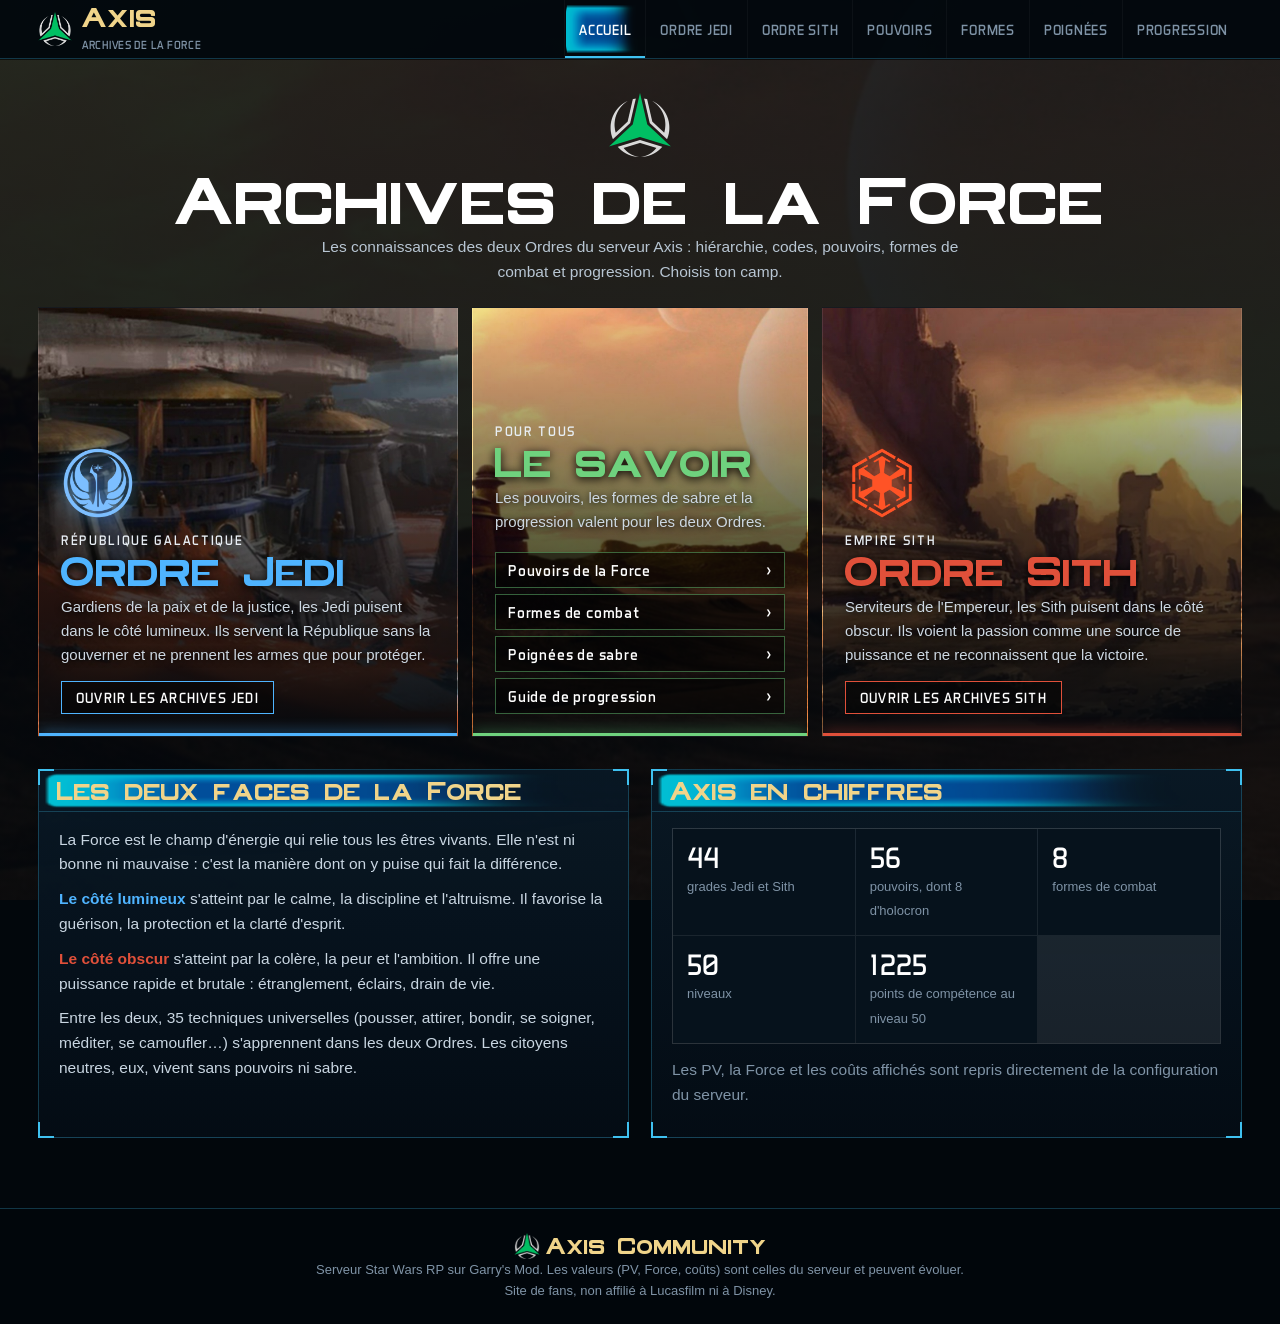
==== index.html @ 726162a6 "Add files via upload" ====
<!doctype html>
<html lang="fr">
<head>
<meta charset="utf-8">
<meta name="viewport" content="width=device-width, initial-scale=1">
<title>Accueil · Archives de la Force · Axis</title>
<meta name="description" content="Les connaissances Jedi et Sith du serveur Star Wars RP Axis Community : hiérarchie, codes, pouvoirs, formes de combat et progression.">
<meta name="theme-color" content="#02070c">
<link rel="icon" href="assets/img/voix_neutre.png">
<link rel="stylesheet" href="assets/style.css">
</head>
<body class="bg-neu">
<header class="topbar"><div class="in">
<a class="brand" href="index.html"><img src="assets/img/voix_neutre.png" alt=""><div><b>Axis</b><small>ARCHIVES DE LA FORCE</small></div></a>
<button class="burger" aria-expanded="false" aria-controls="tabs">Menu</button>
<nav class="tabs" id="tabs" aria-label="Navigation"><a href="index.html" class=" on" aria-current="page">Accueil</a><a href="ordre-jedi.html" class="j">Ordre Jedi</a><a href="ordre-sith.html" class="s">Ordre Sith</a><a href="pouvoirs.html" class="">Pouvoirs</a><a href="formes.html" class="">Formes</a><a href="poignees.html" class="">Poignées</a><a href="progression.html" class="">Progression</a></nav>
</div></header>

<div class="choose">
  <div class="choose-head"><img src="assets/img/voix_neutre.png" alt=""><h1>Archives de la Force</h1>
  <p>Les connaissances des deux Ordres du serveur Axis : hiérarchie, codes, pouvoirs, formes de combat et progression. Choisis ton camp.</p></div>
  <div class="factions">
    <a class="fac j i-rep" href="ordre-jedi.html"><span class="bar"></span>
      <img class="e" src="assets/img/embleme_republique.png" alt="">
      <div class="who">République Galactique</div><h2>Ordre Jedi</h2>
      <p>Gardiens de la paix et de la justice, les Jedi puisent dans le côté lumineux. Ils servent la République sans la gouverner et ne prennent les armes que pour protéger.</p>
      <span class="go">Ouvrir les archives Jedi</span></a>
    <div class="fac n i-neu"><span class="bar"></span>
      <div class="who">Pour tous</div><h2>Le savoir</h2>
      <p>Les pouvoirs, les formes de sabre et la progression valent pour les deux Ordres.</p>
      <ul class="links"><li><a href="pouvoirs.html">Pouvoirs de la Force <span>›</span></a></li><li><a href="formes.html">Formes de combat <span>›</span></a></li><li><a href="poignees.html">Poignées de sabre <span>›</span></a></li><li><a href="progression.html">Guide de progression <span>›</span></a></li></ul></div>
    <a class="fac s i-emp" href="ordre-sith.html"><span class="bar"></span>
      <img class="e" src="assets/img/embleme_empire.png" alt="">
      <div class="who">Empire Sith</div><h2>Ordre Sith</h2>
      <p>Serviteurs de l'Empereur, les Sith puisent dans le côté obscur. Ils voient la passion comme une source de puissance et ne reconnaissent que la victoire.</p>
      <span class="go">Ouvrir les archives Sith</span></a>
  </div>
</div>
<div class="home-grid">
<section class="holo"><div class="holo-t"><h2>Les deux faces de la Force</h2></div><div class="holo-b"><p>La Force est le champ d'énergie qui relie tous les êtres vivants. Elle n'est ni bonne ni mauvaise : c'est la manière dont on y puise qui fait la différence.</p>
<p><b style="color:var(--jedi)">Le côté lumineux</b> s'atteint par le calme, la discipline et l'altruisme. Il favorise la guérison, la protection et la clarté d'esprit.</p>
<p><b style="color:var(--sith)">Le côté obscur</b> s'atteint par la colère, la peur et l'ambition. Il offre une puissance rapide et brutale : étranglement, éclairs, drain de vie.</p>
<p>Entre les deux, 35 techniques universelles (pousser, attirer, bondir, se soigner, méditer, se camoufler…) s'apprennent dans les deux Ordres. Les citoyens neutres, eux, vivent sans pouvoirs ni sabre.</p></div></section>
<section class="holo"><div class="holo-t"><h2>Axis en chiffres</h2></div><div class="holo-b"><div class="facts">
<div><b>44</b><span>grades Jedi et Sith</span></div>
<div><b>56</b><span>pouvoirs, dont 8 d'holocron</span></div>
<div><b>8</b><span>formes de combat</span></div>
<div><b>50</b><span>niveaux</span></div>
<div><b>1 225</b><span>points de compétence au niveau 50</span></div>
</div>
<p class="dim" style="margin-top:14px">Les PV, la Force et les coûts affichés sont repris directement de la configuration du serveur.</p></div></section>
</div>

<footer class="foot"><img src="assets/img/voix_neutre.png" alt=""><b>Axis Community</b><br>Serveur Star Wars RP sur Garry's Mod. Les valeurs (PV, Force, coûts) sont celles du serveur et peuvent évoluer.<br>Site de fans, non affilié à Lucasfilm ni à Disney.</footer>
<script src="assets/site.js"></script>
</body>
</html>
---- assets/style.css ----
/* Archives de la Force - Axis Community
   Habillage repris de l'interface du serveur : panneaux holo du F4 / HUD star_wars,
   polices Old Republic et Aero Matics, fonds VoidChar. */

@font-face { font-family: "Old Republic"; src: url("fonts/Old_R.ttf") format("truetype"); font-display: swap; }
@font-face { font-family: "Aero Matics"; src: url("fonts/Aero_Matics_Regular.ttf") format("truetype"); font-display: swap; }

:root {
  --holo: #3fc1f0;            /* cyan des cadres du F4 */
  --holo-dim: rgba(63, 193, 240, .26);
  --holo-faint: rgba(63, 193, 240, .10);
  --gold: #d9b45a;
  --gold-lt: #f0d48a;
  --txt: #c9d6e2;
  --txt-dim: #7f93a6;
  --panel: rgba(4, 13, 21, .9);
  --panel-2: rgba(9, 25, 38, .92);
  --jedi: #4fb4ff;
  --sith: #e0503a;
  --neutre: #6fd27e;
  --hp: #c8392f;
  --fp: #2f8fe0;
  --c: var(--holo);           /* couleur des coins de cadre, change selon la faction */
  --title: "Old Republic", "Times New Roman", serif;
  --ui: "Aero Matics", "Segoe UI", "Arial Narrow", sans-serif;
  --body: "Segoe UI", Roboto, "Helvetica Neue", Arial, sans-serif;
}
body.f-jedi { --c: var(--jedi); --holo-dim: rgba(79, 180, 255, .28); --holo-faint: rgba(79, 180, 255, .10); }
body.f-sith { --c: var(--sith); --holo-dim: rgba(224, 80, 58, .32); --holo-faint: rgba(224, 80, 58, .10); }

* { box-sizing: border-box; }
html { scroll-behavior: smooth; }
body {
  margin: 0;
  color: var(--txt);
  font: 15.5px/1.6 var(--body);
  background: #02070c;
  min-height: 100vh;
  overflow-x: hidden;
}
/* fond de page : l'illustration de la faction, très assombrie */
body::before {
  content: ""; position: fixed; inset: 0; z-index: -1;
  background:
    linear-gradient(rgba(2, 7, 12, .86), rgba(2, 7, 12, .93)),
    url("img/fond_defaut.jpg") center / cover no-repeat;
}
a { color: var(--c); text-decoration: none; }
a:hover { text-decoration: underline; }
img { max-width: 100%; }
h1, h2, h3, h4 { margin: 0; font-weight: normal; }

/* ---------- barre du haut ---------- */
.topbar {
  position: sticky; top: 0; z-index: 40;
  background: rgba(2, 8, 13, .94);
  border-bottom: 1px solid var(--holo-dim);
  box-shadow: 0 1px 0 rgba(0, 0, 0, .6);
}
.topbar .in { max-width: 1240px; margin: 0 auto; padding: 0 18px; height: 58px; display: flex; align-items: center; gap: 20px; }
.brand { display: flex; align-items: center; gap: 10px; color: var(--txt); white-space: nowrap; }
.brand:hover { text-decoration: none; }
.brand img { width: 34px; height: 34px; }
.brand b { font: 21px/1 var(--title); color: var(--gold-lt); letter-spacing: .02em; }
.brand small { display: block; font: 12px/1.2 var(--ui); color: var(--txt-dim); letter-spacing: .06em; margin-top: 3px; }
.tabs { display: flex; margin-left: auto; height: 100%; }
.tabs a {
  display: flex; align-items: center; padding: 0 14px; height: 100%;
  font: 15px var(--ui); letter-spacing: .05em; text-transform: uppercase; color: var(--txt-dim);
  border-left: 1px solid rgba(255, 255, 255, .04);
}
.tabs a:hover { color: #fff; text-decoration: none; background: url("img/f4_selection.png") center / 100% 100%; }
.tabs a.on { color: #fff; background: url("img/f4_selection.png") center / 100% 100%; box-shadow: inset 0 -2px 0 var(--holo); }
.tabs a.on.j { box-shadow: inset 0 -2px 0 var(--jedi); }
.tabs a.on.s { box-shadow: inset 0 -2px 0 var(--sith); }
.burger { display: none; margin-left: auto; font: 15px var(--ui); letter-spacing: .08em; text-transform: uppercase; color: var(--txt); background: none; border: 1px solid var(--holo-dim); padding: 6px 12px; cursor: pointer; }
@media (max-width: 960px) {
  .burger { display: block; }
  .tabs { display: none; position: absolute; top: 58px; left: 0; right: 0; height: auto; flex-direction: column; background: #030a10; border-bottom: 1px solid var(--holo-dim); }
  .tabs.open { display: flex; }
  .tabs a { padding: 14px 20px; border-left: 0; border-top: 1px solid rgba(255, 255, 255, .04); }
}
@media (max-width: 420px) { .brand small { display: none; } .brand b { font-size: 18px; } }

/* ---------- bandeau illustré ---------- */
.banner {
  position: relative;
  min-height: 320px;
  display: flex; align-items: flex-end;
  background: #02070c center 35% / cover no-repeat;
  border-bottom: 1px solid var(--holo-dim);
}
.banner::after { content: ""; position: absolute; inset: 0; background: linear-gradient(180deg, rgba(2, 7, 12, .15) 0%, rgba(2, 7, 12, .55) 55%, rgba(2, 7, 12, .97) 100%); }
.banner .in { position: relative; z-index: 1; max-width: 1240px; width: 100%; margin: 0 auto; padding: 60px 18px 30px; display: flex; align-items: flex-end; gap: 22px; }
.banner .emb { width: 108px; height: 108px; flex: none; opacity: .95; }
body.f-jedi .banner .emb { filter: drop-shadow(0 0 14px rgba(79, 180, 255, .7)) brightness(0) invert(73%) sepia(55%) saturate(1500%) hue-rotate(180deg); }
body.f-sith .banner .emb { filter: drop-shadow(0 0 14px rgba(224, 80, 58, .7)) brightness(0) invert(40%) sepia(80%) saturate(2400%) hue-rotate(345deg); }
.banner h1 { font: 52px/1 var(--title); color: #fff; text-shadow: 0 2px 18px rgba(0, 0, 0, .9); }
.banner p { margin: 10px 0 0; max-width: 680px; color: #dbe5ee; font-size: 16.5px; text-shadow: 0 1px 8px rgba(0, 0, 0, .95); }
.banner .camp { font: 15px var(--ui); letter-spacing: .14em; text-transform: uppercase; color: var(--c); margin-bottom: 6px; text-shadow: 0 1px 6px #000; }
@media (max-width: 640px) {
  .banner { min-height: 260px; }
  .banner .in { flex-direction: column; align-items: flex-start; gap: 12px; padding-top: 40px; }
  .banner .emb { width: 70px; height: 70px; }
  .banner h1 { font-size: 30px; overflow-wrap: anywhere; }
  .banner .in > div { min-width: 0; max-width: 100%; }
}

/* ---------- mise en page « codex » ---------- */
.codex { max-width: 1240px; margin: 0 auto; padding: 26px 18px 70px; display: grid; grid-template-columns: 230px minmax(0, 1fr); gap: 22px; align-items: start; }
.codex-index { position: sticky; top: 78px; }
.codex-index ul { list-style: none; margin: 0; padding: 6px 0; }
.codex-index a { display: block; padding: 7px 16px; font: 15px var(--ui); letter-spacing: .04em; color: var(--txt-dim); border-left: 2px solid transparent; }
.codex-index a:hover { color: #fff; text-decoration: none; border-left-color: var(--c); background: var(--holo-faint); }
.codex-body { display: grid; grid-template-columns: minmax(0, 1fr); gap: 22px; min-width: 0; }
.codex-body > section { scroll-margin-top: 76px; }
@media (max-width: 960px) {
  .codex { grid-template-columns: minmax(0, 1fr); }
  .codex-index { position: static; }
  .codex-index ul { display: flex; flex-wrap: wrap; gap: 4px; padding: 10px; }
  .codex-index a { border: 1px solid var(--holo-dim); border-left-width: 1px; padding: 5px 10px; font-size: 14px; }
}

/* ---------- panneau holo (cadre du F4) ---------- */
.holo {
  position: relative;
  background: linear-gradient(180deg, var(--panel-2), var(--panel));
  border: 1px solid var(--holo-dim);
}
.holo::before {
  content: ""; position: absolute; inset: -1px; pointer-events: none;
  background:
    linear-gradient(var(--c), var(--c)) left top / 16px 2px no-repeat,
    linear-gradient(var(--c), var(--c)) left top / 2px 16px no-repeat,
    linear-gradient(var(--c), var(--c)) right top / 16px 2px no-repeat,
    linear-gradient(var(--c), var(--c)) right top / 2px 16px no-repeat,
    linear-gradient(var(--c), var(--c)) left bottom / 16px 2px no-repeat,
    linear-gradient(var(--c), var(--c)) left bottom / 2px 16px no-repeat,
    linear-gradient(var(--c), var(--c)) right bottom / 16px 2px no-repeat,
    linear-gradient(var(--c), var(--c)) right bottom / 2px 16px no-repeat;
}
.holo-t {
  display: flex; align-items: baseline; gap: 12px; flex-wrap: wrap;
  padding: 9px 18px 8px;
  background: url("img/f4_selection.png") left center / 100% 100% no-repeat;
  border-bottom: 1px solid var(--holo-dim);
}
body.f-sith .holo-t { background: linear-gradient(90deg, rgba(224, 80, 58, .42), rgba(224, 80, 58, .06) 75%, transparent); }
.holo-t h2 { font: 19px/1.25 var(--title); color: var(--gold-lt); letter-spacing: .01em; }
.holo-t .no { font: 14px var(--ui); color: var(--c); letter-spacing: .1em; }
.holo-b { padding: 16px 20px 20px; }
.holo-b > p:first-child { margin-top: 0; }
.holo-b p { margin: 10px 0; }
.dim { color: var(--txt-dim); }
.sub-t { font: 19px var(--title); color: var(--gold-lt); margin: 20px 0 8px; }

/* ---------- accueil : choix de faction (comme le menu des personnages) ---------- */
.choose { max-width: 1240px; margin: 0 auto; padding: 34px 18px 10px; }
.choose-head { text-align: center; margin-bottom: 22px; }
.choose-head img { width: 64px; height: 64px; }
.choose-head h1 { font: 50px/1.05 var(--title); color: #fff; margin-top: 8px; }
@media (max-width: 640px) { .choose-head h1 { font-size: 32px; } }
.choose-head p { margin: 10px auto 0; max-width: 640px; color: #b8c6d3; }
.factions { display: grid; grid-template-columns: 1fr .8fr 1fr; gap: 14px; }
@media (max-width: 900px) { .factions { grid-template-columns: 1fr; } }
.fac {
  position: relative; display: flex; flex-direction: column; justify-content: flex-end;
  min-height: 430px; padding: 22px; color: var(--txt);
  background: #02070c center / cover no-repeat;
  border: 1px solid rgba(255, 255, 255, .08); overflow: hidden;
}
.fac::after { content: ""; position: absolute; inset: 0; background: linear-gradient(180deg, rgba(2, 7, 12, .05) 0%, rgba(2, 7, 12, .6) 50%, rgba(2, 7, 12, .96) 100%); transition: background .2s; }
.fac > * { position: relative; z-index: 1; }
.fac:hover { text-decoration: none; }
.fac:hover::after { background: linear-gradient(180deg, rgba(2, 7, 12, 0) 0%, rgba(2, 7, 12, .5) 50%, rgba(2, 7, 12, .95) 100%); }
.fac .bar { position: absolute; left: 0; right: 0; bottom: 0; height: 3px; z-index: 2; background: var(--fc); box-shadow: 0 0 14px var(--fc); }
.fac img.e { width: 74px; height: 74px; margin-bottom: 12px; }
.fac h2 { font: 32px/1.1 var(--title); color: var(--fc); text-shadow: 0 2px 10px #000; }
.fac .who { font: 14px var(--ui); letter-spacing: .12em; text-transform: uppercase; color: #e8eef4; margin-bottom: 4px; }
.fac p { margin: 8px 0 14px; font-size: 15px; color: #cdd8e2; text-shadow: 0 1px 6px #000; }
.fac .go { align-self: flex-start; font: 15px var(--ui); letter-spacing: .08em; text-transform: uppercase; color: #fff; padding: 7px 14px; border: 1px solid var(--fc); background: rgba(0, 0, 0, .45); }
.fac:hover .go { background: var(--fc); color: #02070c; }
.fac.j { --fc: var(--jedi); }
.fac.s { --fc: var(--sith); }
.fac.n { --fc: var(--neutre); }
.fac.j img.e { filter: brightness(0) invert(73%) sepia(55%) saturate(1500%) hue-rotate(180deg) drop-shadow(0 0 10px rgba(79, 180, 255, .6)); }
.fac.s img.e { filter: brightness(0) invert(40%) sepia(80%) saturate(2400%) hue-rotate(345deg) drop-shadow(0 0 10px rgba(224, 80, 58, .6)); }
.fac ul.links { list-style: none; padding: 0; margin: 4px 0 0; display: grid; gap: 6px; }
.fac ul.links a { display: flex; justify-content: space-between; font: 16px var(--ui); letter-spacing: .05em; color: #fff; padding: 8px 12px; border: 1px solid rgba(111, 210, 126, .45); background: rgba(0, 0, 0, .5); }
.fac ul.links a:hover { background: rgba(111, 210, 126, .22); text-decoration: none; }

.home-grid { max-width: 1240px; margin: 0 auto; padding: 22px 18px 70px; display: grid; grid-template-columns: repeat(2, minmax(0, 1fr)); gap: 22px; }
@media (max-width: 900px) { .home-grid { grid-template-columns: 1fr; } }

/* ---------- code (principes) ---------- */
.tenets { list-style: none; margin: 0; padding: 0; counter-reset: t; }
.tenets li { counter-increment: t; display: grid; grid-template-columns: 50px 1fr; gap: 12px; padding: 12px 0; border-bottom: 1px solid rgba(255, 255, 255, .05); }
.tenets li:last-child { border-bottom: 0; }
.tenets li::before { content: counter(t, upper-roman); font: 26px/1.1 var(--title); color: var(--c); text-align: center; }
.tenets b { display: block; font: 16px/1.3 var(--title); color: #fff; margin-bottom: 2px; }

/* ---------- lignes de métier (comme le F4) ---------- */
.tier + .tier { margin-top: 18px; }
.tier-h { display: flex; align-items: baseline; gap: 10px; margin-bottom: 8px; flex-wrap: wrap; }
.tier-h h3 { font: 19px var(--title); color: var(--gold-lt); }
.tier-h .no { font: 13px var(--ui); color: var(--c); letter-spacing: .12em; }
.tier-h span.d { font-size: 13.5px; color: var(--txt-dim); }
.jobs { display: grid; grid-template-columns: repeat(2, minmax(0, 1fr)); gap: 8px; }
.jobs.one { grid-template-columns: 1fr; }
@media (max-width: 760px) { .jobs { grid-template-columns: 1fr; } }
.job {
  display: grid; grid-template-columns: minmax(0, 1fr) 150px; gap: 12px;
  padding: 10px 12px;
  background: linear-gradient(90deg, var(--holo-faint), rgba(0, 0, 0, .25) 60%);
  border: 1px solid rgba(255, 255, 255, .06); border-left: 3px solid var(--c);
}
.job h4 { font: 18px/1.2 var(--ui); letter-spacing: .03em; color: #fff; display: flex; gap: 8px; align-items: center; flex-wrap: wrap; }
.job .cmd { font: 12.5px Consolas, monospace; color: var(--txt-dim); }
.job p { margin: 4px 0 0; font-size: 13.5px; line-height: 1.45; color: #aebccb; }
.job .vals { display: grid; gap: 4px; align-content: center; font: 14px var(--ui); }
.job .vals div { display: grid; grid-template-columns: 34px 1fr; align-items: center; gap: 6px; }
.job .vals span { color: var(--txt-dim); font-size: 12px; letter-spacing: .06em; }
.meter { position: relative; height: 13px; background: rgba(0, 0, 0, .55); border: 1px solid rgba(255, 255, 255, .1); }
.meter i { position: absolute; left: 0; top: 0; bottom: 0; }
.meter.hp i { background: linear-gradient(180deg, #e2554a, var(--hp)); }
.meter.fp i { background: linear-gradient(180deg, #4fa8f0, var(--fp)); }
.meter::after { content: ""; position: absolute; inset: 0; background: repeating-linear-gradient(90deg, transparent 0 9px, rgba(0, 0, 0, .55) 9px 10px); }
.meter b { position: absolute; right: 4px; top: -1px; z-index: 1; font: 12px/13px var(--ui); color: #fff; text-shadow: 0 0 3px #000, 0 0 2px #000; font-weight: normal; }
.job .pay { font-size: 13px; color: var(--gold); text-align: right; }
.flag { font: 11.5px var(--ui); letter-spacing: .08em; text-transform: uppercase; color: var(--gold-lt); border: 1px solid rgba(217, 180, 90, .55); padding: 0 6px; line-height: 17px; }
@media (max-width: 480px) { .job { grid-template-columns: 1fr; } }

/* crédit galactique (symbole du serveur) */
.cr { height: .95em; width: auto; vertical-align: -.1em; margin-right: .2em; opacity: .9; }

/* ---------- voies ---------- */
.ways { display: grid; grid-template-columns: repeat(4, minmax(0, 1fr)); gap: 8px; }
@media (max-width: 900px) { .ways { grid-template-columns: repeat(2, minmax(0, 1fr)); } }
@media (max-width: 480px) { .ways { grid-template-columns: 1fr; } }
.way { padding: 12px 14px; border: 1px solid rgba(255, 255, 255, .07); background: rgba(0, 0, 0, .3); }
.way h4 { font: 20px var(--title); color: var(--c); }
.way p { margin: 4px 0 8px; font-size: 13.5px; color: var(--txt-dim); }
.way ol { margin: 0; padding: 0; list-style: none; font: 15px/1.5 var(--ui); color: #dbe5ee; }
.way li::before { content: "› "; color: var(--c); }

/* ---------- tableaux ---------- */
.tbl { width: 100%; border-collapse: collapse; font-size: 14.5px; }
.tbl th { text-align: left; font: 13px var(--ui); letter-spacing: .1em; text-transform: uppercase; color: var(--c); padding: 8px 10px; border-bottom: 1px solid var(--holo-dim); white-space: nowrap; }
.tbl td { padding: 9px 10px; border-bottom: 1px solid rgba(255, 255, 255, .05); vertical-align: middle; }
.tbl tr:last-child td { border-bottom: 0; }
.tbl tbody tr:hover td { background: var(--holo-faint); }
.tbl .r { text-align: right; white-space: nowrap; font-family: var(--ui); font-size: 16px; }
.tbl td b { font-weight: 600; color: #fff; }
.scroll { overflow-x: auto; }
.req { display: block; font-size: 12.5px; color: var(--txt-dim); }
.ico { width: 40px; height: 40px; display: block; background: #000; border: 1px solid rgba(255, 255, 255, .12); object-fit: contain; }
.side { font: 13px var(--ui); letter-spacing: .08em; text-transform: uppercase; white-space: nowrap; }
.side.all { color: var(--gold-lt); }
.side.jedi { color: var(--jedi); }
.side.sith { color: var(--sith); }

/* ---------- filtres (boutons du F4) ---------- */
.filters { display: flex; flex-wrap: wrap; gap: 6px; margin-bottom: 10px; align-items: center; }
.fbtn {
  font: 15px var(--ui); letter-spacing: .05em; color: var(--txt-dim); cursor: pointer;
  background: rgba(0, 0, 0, .35); border: 1px solid rgba(255, 255, 255, .1); padding: 5px 12px;
}
.fbtn:hover { color: #fff; border-color: var(--holo-dim); }
.fbtn[aria-pressed="true"] { color: #fff; border-color: var(--holo); background: url("img/f4_selection.png") center / 100% 100%; }
.fbtn.j[aria-pressed="true"] { border-color: var(--jedi); }
.fbtn.s[aria-pressed="true"] { border-color: var(--sith); background: linear-gradient(90deg, rgba(224, 80, 58, .45), rgba(224, 80, 58, .08)); }
.find { margin-left: auto; flex: 0 1 260px; min-width: 200px; font: 14px var(--body); color: #fff; background: rgba(0, 0, 0, .5); border: 1px solid rgba(255, 255, 255, .14); padding: 7px 10px; }
.find:focus { outline: none; border-color: var(--holo); }
@media (max-width: 640px) { .find { margin-left: 0; flex: 1 1 100%; } }
.count { font: 14px var(--ui); color: var(--txt-dim); letter-spacing: .05em; margin: 4px 0 8px; }

/* ---------- formes ---------- */
.forms { display: grid; gap: 10px; }
.form { display: grid; grid-template-columns: 92px minmax(0, 1fr); gap: 16px; padding: 12px; background: rgba(0, 0, 0, .3); border: 1px solid rgba(255, 255, 255, .07); }
.form .big { width: 92px; height: 92px; background: radial-gradient(circle, rgba(63, 193, 240, .18), rgba(0, 0, 0, .6) 70%); border: 1px solid var(--holo-dim); object-fit: contain; padding: 6px; }
.form h3 { font: 22px var(--title); color: #fff; }
.form .lbl { font: 14px var(--ui); letter-spacing: .1em; color: var(--c); text-transform: uppercase; }
.form .way-n { font-style: italic; color: var(--txt-dim); font-size: 13.5px; }
.form p { margin: 6px 0 8px; font-size: 14.5px; }
.ranks { display: flex; flex-wrap: wrap; gap: 6px; }
.rk { display: flex; align-items: center; gap: 8px; padding: 3px 10px 3px 3px; border: 1px solid rgba(255, 255, 255, .1); background: rgba(0, 0, 0, .45); font: 14.5px var(--ui); }
.rk img { width: 30px; height: 30px; background: #000; }
.rk b { color: var(--gold-lt); font-weight: normal; }
@media (max-width: 520px) { .form { grid-template-columns: 1fr; } .form .big { width: 72px; height: 72px; } }

/* ---------- touches ---------- */
kbd {
  display: inline-block; min-width: 26px; text-align: center;
  font: 14px/1 var(--ui); letter-spacing: .04em; color: #fff;
  padding: 5px 7px 4px; background: #061420; border: 1px solid var(--holo-dim); box-shadow: inset 0 -2px 0 rgba(63, 193, 240, .25);
  white-space: nowrap;
}
.binds { display: grid; gap: 0; }
.binds div { display: grid; grid-template-columns: 220px 1fr; gap: 14px; align-items: center; padding: 9px 0; border-bottom: 1px solid rgba(255, 255, 255, .05); }
.binds div:last-child { border-bottom: 0; }
@media (max-width: 560px) { .binds div { grid-template-columns: 1fr; gap: 4px; } }

/* ---------- étapes ---------- */
.steps { list-style: none; margin: 0; padding: 0; counter-reset: s; }
.steps li { counter-increment: s; position: relative; padding: 10px 0 12px 52px; border-bottom: 1px solid rgba(255, 255, 255, .05); }
.steps li:last-child { border-bottom: 0; }
.steps li::before { content: counter(s); position: absolute; left: 0; top: 10px; width: 36px; height: 36px; display: grid; place-items: center; font: 20px var(--title); color: var(--c); border: 1px solid var(--holo-dim); background: rgba(0, 0, 0, .4); }
.steps h3 { font: 18px var(--ui); letter-spacing: .03em; color: #fff; }
.steps p { margin: 2px 0 0; }

.note { margin-top: 14px; padding: 10px 14px; border-left: 3px solid var(--gold); background: rgba(217, 180, 90, .08); font-size: 14.5px; }
.note b { color: var(--gold-lt); font-weight: 600; }

.facts { display: grid; grid-template-columns: repeat(auto-fit, minmax(140px, 1fr)); gap: 1px; background: rgba(255, 255, 255, .08); border: 1px solid rgba(255, 255, 255, .08); }
.facts div { padding: 12px 14px; background: #06121c; }
.facts b { display: block; font: 30px/1.1 var(--ui); color: #fff; font-weight: normal; }
.facts span { font-size: 13px; color: var(--txt-dim); }

.crystals { display: flex; flex-wrap: wrap; gap: 6px; margin: 8px 0 4px; }
.crystals img { width: 46px; height: 46px; border: 1px solid rgba(255, 255, 255, .12); }

.two { display: grid; grid-template-columns: repeat(2, minmax(0, 1fr)); gap: 18px; }
@media (max-width: 760px) { .two { grid-template-columns: 1fr; } }

/* ---------- pied de page ---------- */
.foot { border-top: 1px solid var(--holo-dim); background: rgba(2, 7, 12, .95); padding: 22px 18px; text-align: center; font-size: 13px; color: var(--txt-dim); }
.foot img { width: 26px; height: 26px; vertical-align: middle; margin-right: 6px; }
.foot b { font: 17px var(--title); color: var(--gold-lt); vertical-align: middle; }

.hidden { display: none !important; }

/* illustrations (fonds VoidChar du serveur) */
body.bg-rep::before { background: linear-gradient(rgba(2, 7, 12, .86), rgba(2, 7, 12, .93)), url("img/fond_republique.jpg") center / cover no-repeat; }
body.bg-emp::before { background: linear-gradient(rgba(2, 7, 12, .86), rgba(2, 7, 12, .93)), url("img/fond_empire.jpg") center / cover no-repeat; }
body.bg-neu::before { background: linear-gradient(rgba(2, 7, 12, .86), rgba(2, 7, 12, .93)), url("img/fond_neutre.jpg") center / cover no-repeat; }
.i-rep { background-image: url("img/fond_republique.jpg") !important; }
.i-emp { background-image: url("img/fond_empire.jpg") !important; }
.i-neu { background-image: url("img/fond_neutre.jpg") !important; }
.i-def { background-image: url("img/fond_defaut.jpg") !important; }
@media (max-width: 640px) {
  #powers th:nth-child(4), #powers td:nth-child(4), #powers th:nth-child(6), #powers td:nth-child(6) { display: none; }
  .ico { width: 32px; height: 32px; }
}
.codex-index.holo { position: sticky; }
@media (max-width: 960px) { .codex-index.holo { position: relative; top: 0; } }

/* texte du Code */
.code { margin: 4px 0 18px; padding: 16px 22px; border-left: 3px solid var(--c); background: rgba(0, 0, 0, .35); text-align: center; }
.code p { margin: 4px 0; font: 21px/1.35 var(--title); color: #fff; letter-spacing: .01em; }
@media (max-width: 560px) { .code p { font-size: 17px; } }

/* ---------- catalogue des poignees ---------- */
.hilts { display: grid; grid-template-columns: repeat(auto-fill, minmax(132px, 1fr)); gap: 6px; }
.hilt {
  --rc: #96afc3;
  position: relative; display: flex; flex-direction: column; align-items: center; text-align: center;
  padding: 8px 6px 9px; min-width: 0;
  background: linear-gradient(0deg, color-mix(in srgb, var(--rc) 22%, transparent), rgba(0, 0, 0, .35) 70%);
  border: 1px solid color-mix(in srgb, var(--rc) 40%, transparent); border-top: 2px solid var(--rc);
}
.hilt img, .hilt .noimg { width: 64px; height: 64px; image-rendering: auto; }
.hilt .noimg { display: block; background: rgba(0, 0, 0, .3); }
.hilt b { font: 14px/1.2 var(--ui); letter-spacing: .02em; color: #fff; font-weight: normal; margin-top: 6px; overflow-wrap: anywhere; }
.hilt span { font: 11.5px var(--ui); letter-spacing: .1em; text-transform: uppercase; color: var(--rc); margin-top: 3px; }
.hilt.r-common { --rc: #96afc3; }
.hilt.r-classic { --rc: #3fc1f0; }
.hilt.r-staff { --rc: #af73ff; }
.hilt.r-legend { --rc: #f0be3c; }
@media (max-width: 480px) { .hilts { grid-template-columns: repeat(2, minmax(0, 1fr)); } }
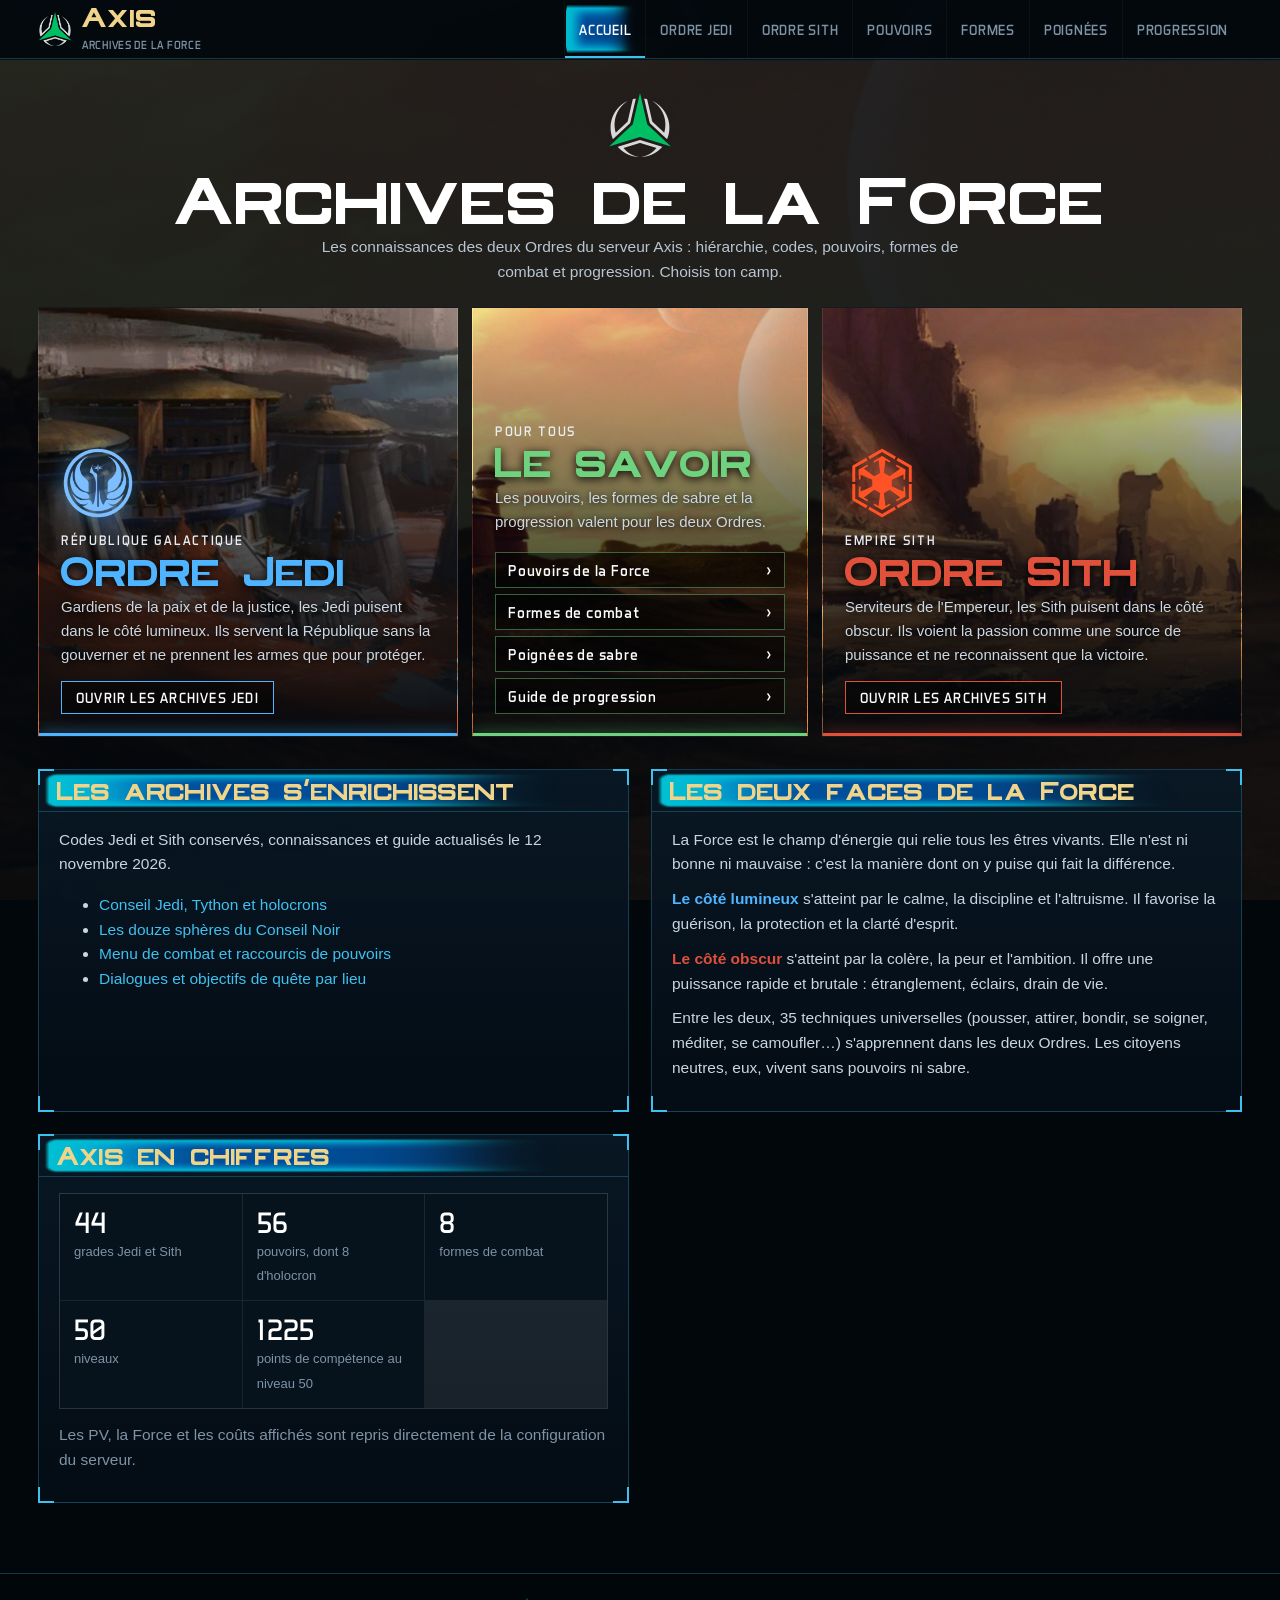
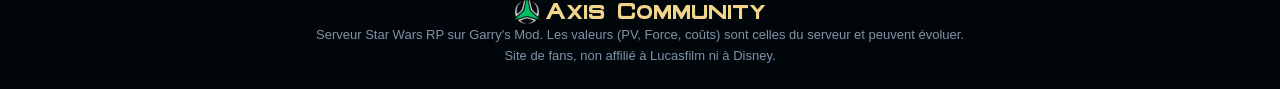
==== commit d732faa5: "Enrichit les connaissances Jedi et Sith et actualise le guide des addons" ====
--- a/index.html
+++ b/index.html
@@ -36,7 +36,7 @@
       <span class="go">Ouvrir les archives Sith</span></a>
   </div>
 </div>
-<div class="home-grid">
+<div class="home-grid"><section class="holo"><div class="holo-t"><h2>Les archives s’enrichissent</h2></div><div class="holo-b"><p>Codes Jedi et Sith conservés, connaissances et guide actualisés le 12 novembre 2026.</p><ul><li><a href="ordre-jedi.html#connaissances">Conseil Jedi, Tython et holocrons</a></li><li><a href="ordre-sith.html#conseil-noir">Les douze sphères du Conseil Noir</a></li><li><a href="progression.html#combat-menu">Menu de combat et raccourcis de pouvoirs</a></li><li><a href="progression.html#missions">Dialogues et objectifs de quête par lieu</a></li></ul></div></section>
 <section class="holo"><div class="holo-t"><h2>Les deux faces de la Force</h2></div><div class="holo-b"><p>La Force est le champ d'énergie qui relie tous les êtres vivants. Elle n'est ni bonne ni mauvaise : c'est la manière dont on y puise qui fait la différence.</p>
 <p><b style="color:var(--jedi)">Le côté lumineux</b> s'atteint par le calme, la discipline et l'altruisme. Il favorise la guérison, la protection et la clarté d'esprit.</p>
 <p><b style="color:var(--sith)">Le côté obscur</b> s'atteint par la colère, la peur et l'ambition. Il offre une puissance rapide et brutale : étranglement, éclairs, drain de vie.</p>
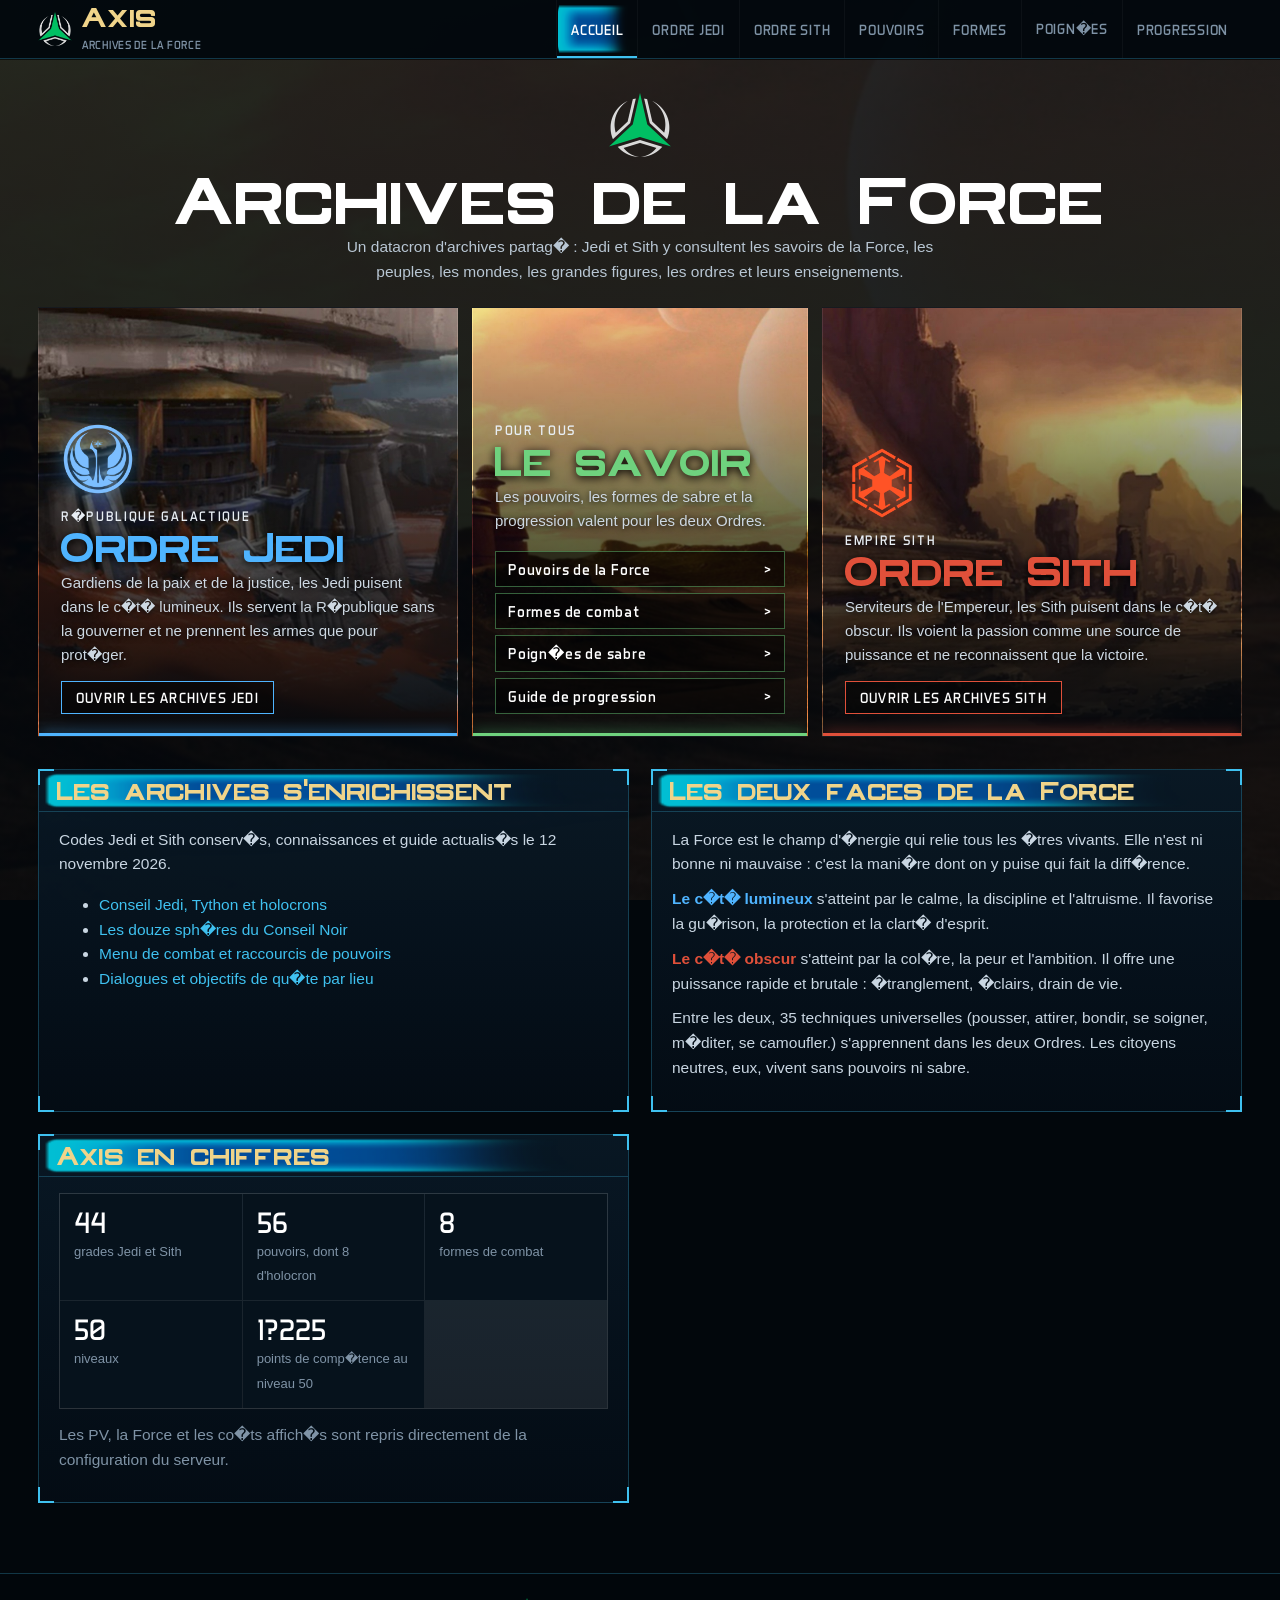
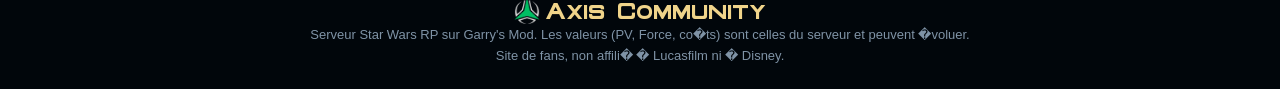
==== commit e9f94160: "Présenter les archives Jedi et Sith comme un datacron partagé" ====
--- a/index.html
+++ b/index.html
@@ -3,8 +3,8 @@
 <head>
 <meta charset="utf-8">
 <meta name="viewport" content="width=device-width, initial-scale=1">
-<title>Accueil · Archives de la Force · Axis</title>
-<meta name="description" content="Les connaissances Jedi et Sith du serveur Star Wars RP Axis Community : hiérarchie, codes, pouvoirs, formes de combat et progression.">
+<title>Accueil � Archives de la Force � Axis</title>
+<meta name="description" content="Les connaissances Jedi et Sith du serveur Star Wars RP Axis Community : hi�rarchie, codes, pouvoirs, formes de combat et progression.">
 <meta name="theme-color" content="#02070c">
 <link rel="icon" href="assets/img/voix_neutre.png">
 <link rel="stylesheet" href="assets/style.css">
@@ -13,45 +13,46 @@
 <header class="topbar"><div class="in">
 <a class="brand" href="index.html"><img src="assets/img/voix_neutre.png" alt=""><div><b>Axis</b><small>ARCHIVES DE LA FORCE</small></div></a>
 <button class="burger" aria-expanded="false" aria-controls="tabs">Menu</button>
-<nav class="tabs" id="tabs" aria-label="Navigation"><a href="index.html" class=" on" aria-current="page">Accueil</a><a href="ordre-jedi.html" class="j">Ordre Jedi</a><a href="ordre-sith.html" class="s">Ordre Sith</a><a href="pouvoirs.html" class="">Pouvoirs</a><a href="formes.html" class="">Formes</a><a href="poignees.html" class="">Poignées</a><a href="progression.html" class="">Progression</a></nav>
+<nav class="tabs" id="tabs" aria-label="Navigation"><a href="index.html" class=" on" aria-current="page">Accueil</a><a href="ordre-jedi.html" class="j">Ordre Jedi</a><a href="ordre-sith.html" class="s">Ordre Sith</a><a href="pouvoirs.html" class="">Pouvoirs</a><a href="formes.html" class="">Formes</a><a href="poignees.html" class="">Poign�es</a><a href="progression.html" class="">Progression</a></nav>
 </div></header>
 
 <div class="choose">
   <div class="choose-head"><img src="assets/img/voix_neutre.png" alt=""><h1>Archives de la Force</h1>
-  <p>Les connaissances des deux Ordres du serveur Axis : hiérarchie, codes, pouvoirs, formes de combat et progression. Choisis ton camp.</p></div>
+  <p>Un datacron d'archives partag� : Jedi et Sith y consultent les savoirs de la Force, les peuples, les mondes, les grandes figures, les ordres et leurs enseignements.</p></div>
   <div class="factions">
     <a class="fac j i-rep" href="ordre-jedi.html"><span class="bar"></span>
       <img class="e" src="assets/img/embleme_republique.png" alt="">
-      <div class="who">République Galactique</div><h2>Ordre Jedi</h2>
-      <p>Gardiens de la paix et de la justice, les Jedi puisent dans le côté lumineux. Ils servent la République sans la gouverner et ne prennent les armes que pour protéger.</p>
+      <div class="who">R�publique Galactique</div><h2>Ordre Jedi</h2>
+      <p>Gardiens de la paix et de la justice, les Jedi puisent dans le c�t� lumineux. Ils servent la R�publique sans la gouverner et ne prennent les armes que pour prot�ger.</p>
       <span class="go">Ouvrir les archives Jedi</span></a>
     <div class="fac n i-neu"><span class="bar"></span>
       <div class="who">Pour tous</div><h2>Le savoir</h2>
       <p>Les pouvoirs, les formes de sabre et la progression valent pour les deux Ordres.</p>
-      <ul class="links"><li><a href="pouvoirs.html">Pouvoirs de la Force <span>›</span></a></li><li><a href="formes.html">Formes de combat <span>›</span></a></li><li><a href="poignees.html">Poignées de sabre <span>›</span></a></li><li><a href="progression.html">Guide de progression <span>›</span></a></li></ul></div>
+      <ul class="links"><li><a href="pouvoirs.html">Pouvoirs de la Force <span>></span></a></li><li><a href="formes.html">Formes de combat <span>></span></a></li><li><a href="poignees.html">Poign�es de sabre <span>></span></a></li><li><a href="progression.html">Guide de progression <span>></span></a></li></ul></div>
     <a class="fac s i-emp" href="ordre-sith.html"><span class="bar"></span>
       <img class="e" src="assets/img/embleme_empire.png" alt="">
       <div class="who">Empire Sith</div><h2>Ordre Sith</h2>
-      <p>Serviteurs de l'Empereur, les Sith puisent dans le côté obscur. Ils voient la passion comme une source de puissance et ne reconnaissent que la victoire.</p>
+      <p>Serviteurs de l'Empereur, les Sith puisent dans le c�t� obscur. Ils voient la passion comme une source de puissance et ne reconnaissent que la victoire.</p>
       <span class="go">Ouvrir les archives Sith</span></a>
   </div>
 </div>
-<div class="home-grid"><section class="holo"><div class="holo-t"><h2>Les archives s’enrichissent</h2></div><div class="holo-b"><p>Codes Jedi et Sith conservés, connaissances et guide actualisés le 12 novembre 2026.</p><ul><li><a href="ordre-jedi.html#connaissances">Conseil Jedi, Tython et holocrons</a></li><li><a href="ordre-sith.html#conseil-noir">Les douze sphères du Conseil Noir</a></li><li><a href="progression.html#combat-menu">Menu de combat et raccourcis de pouvoirs</a></li><li><a href="progression.html#missions">Dialogues et objectifs de quête par lieu</a></li></ul></div></section>
-<section class="holo"><div class="holo-t"><h2>Les deux faces de la Force</h2></div><div class="holo-b"><p>La Force est le champ d'énergie qui relie tous les êtres vivants. Elle n'est ni bonne ni mauvaise : c'est la manière dont on y puise qui fait la différence.</p>
-<p><b style="color:var(--jedi)">Le côté lumineux</b> s'atteint par le calme, la discipline et l'altruisme. Il favorise la guérison, la protection et la clarté d'esprit.</p>
-<p><b style="color:var(--sith)">Le côté obscur</b> s'atteint par la colère, la peur et l'ambition. Il offre une puissance rapide et brutale : étranglement, éclairs, drain de vie.</p>
-<p>Entre les deux, 35 techniques universelles (pousser, attirer, bondir, se soigner, méditer, se camoufler…) s'apprennent dans les deux Ordres. Les citoyens neutres, eux, vivent sans pouvoirs ni sabre.</p></div></section>
+<div class="home-grid"><section class="holo"><div class="holo-t"><h2>Les archives s'enrichissent</h2></div><div class="holo-b"><p>Codes Jedi et Sith conserv�s, connaissances et guide actualis�s le 12 novembre 2026.</p><ul><li><a href="ordre-jedi.html#connaissances">Conseil Jedi, Tython et holocrons</a></li><li><a href="ordre-sith.html#conseil-noir">Les douze sph�res du Conseil Noir</a></li><li><a href="progression.html#combat-menu">Menu de combat et raccourcis de pouvoirs</a></li><li><a href="progression.html#missions">Dialogues et objectifs de qu�te par lieu</a></li></ul></div></section>
+<section class="holo"><div class="holo-t"><h2>Les deux faces de la Force</h2></div><div class="holo-b"><p>La Force est le champ d'�nergie qui relie tous les �tres vivants. Elle n'est ni bonne ni mauvaise : c'est la mani�re dont on y puise qui fait la diff�rence.</p>
+<p><b style="color:var(--jedi)">Le c�t� lumineux</b> s'atteint par le calme, la discipline et l'altruisme. Il favorise la gu�rison, la protection et la clart� d'esprit.</p>
+<p><b style="color:var(--sith)">Le c�t� obscur</b> s'atteint par la col�re, la peur et l'ambition. Il offre une puissance rapide et brutale : �tranglement, �clairs, drain de vie.</p>
+<p>Entre les deux, 35 techniques universelles (pousser, attirer, bondir, se soigner, m�diter, se camoufler.) s'apprennent dans les deux Ordres. Les citoyens neutres, eux, vivent sans pouvoirs ni sabre.</p></div></section>
 <section class="holo"><div class="holo-t"><h2>Axis en chiffres</h2></div><div class="holo-b"><div class="facts">
 <div><b>44</b><span>grades Jedi et Sith</span></div>
 <div><b>56</b><span>pouvoirs, dont 8 d'holocron</span></div>
 <div><b>8</b><span>formes de combat</span></div>
 <div><b>50</b><span>niveaux</span></div>
-<div><b>1 225</b><span>points de compétence au niveau 50</span></div>
+<div><b>1?225</b><span>points de comp�tence au niveau 50</span></div>
 </div>
-<p class="dim" style="margin-top:14px">Les PV, la Force et les coûts affichés sont repris directement de la configuration du serveur.</p></div></section>
+<p class="dim" style="margin-top:14px">Les PV, la Force et les co�ts affich�s sont repris directement de la configuration du serveur.</p></div></section>
 </div>
 
-<footer class="foot"><img src="assets/img/voix_neutre.png" alt=""><b>Axis Community</b><br>Serveur Star Wars RP sur Garry's Mod. Les valeurs (PV, Force, coûts) sont celles du serveur et peuvent évoluer.<br>Site de fans, non affilié à Lucasfilm ni à Disney.</footer>
+<footer class="foot"><img src="assets/img/voix_neutre.png" alt=""><b>Axis Community</b><br>Serveur Star Wars RP sur Garry's Mod. Les valeurs (PV, Force, co�ts) sont celles du serveur et peuvent �voluer.<br>Site de fans, non affili� � Lucasfilm ni � Disney.</footer>
 <script src="assets/site.js"></script>
 </body>
 </html>
+
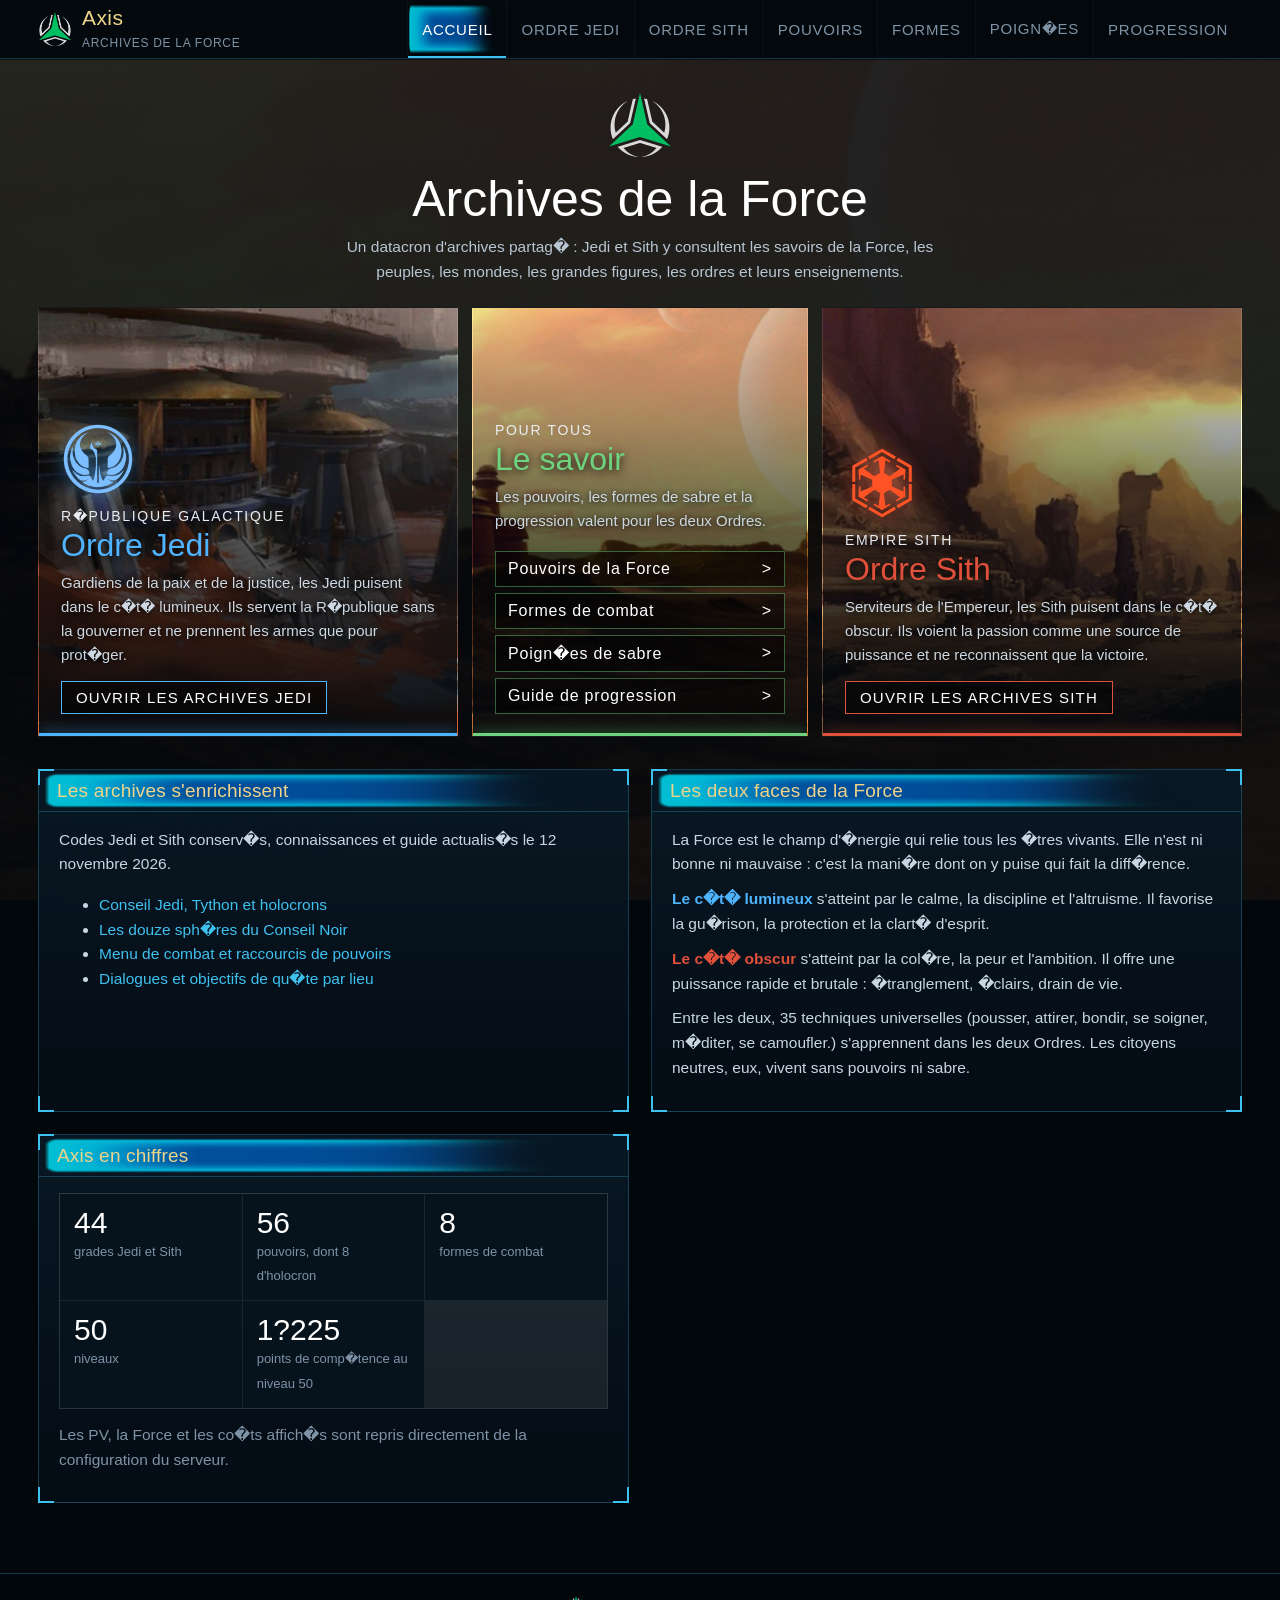
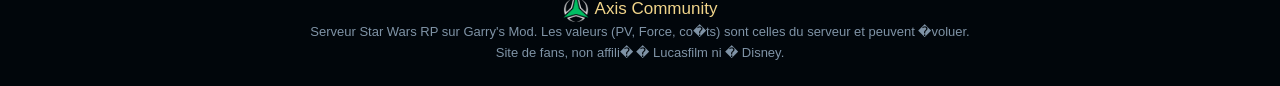
==== commit 8fdfdd0c: "Force refresh of updated site styles" ====
--- a/index.html
+++ b/index.html
@@ -7,7 +7,7 @@
 <meta name="description" content="Les connaissances Jedi et Sith du serveur Star Wars RP Axis Community : hi�rarchie, codes, pouvoirs, formes de combat et progression.">
 <meta name="theme-color" content="#02070c">
 <link rel="icon" href="assets/img/voix_neutre.png">
-<link rel="stylesheet" href="assets/style.css">
+<link rel="stylesheet" href="assets/style.css?v=20261113">
 </head>
 <body class="bg-neu">
 <header class="topbar"><div class="in">
--- a/assets/style.css
+++ b/assets/style.css
@@ -21,8 +21,9 @@
   --hp: #c8392f;
   --fp: #2f8fe0;
   --c: var(--holo);           /* couleur des coins de cadre, change selon la faction */
-  --title: "Old Republic", "Times New Roman", serif;
-  --ui: "Aero Matics", "Segoe UI", "Arial Narrow", sans-serif;
+  /* System fonts render French accents reliably across browsers and platforms. */
+  --title: "Trebuchet MS", "Segoe UI", sans-serif;
+  --ui: "Segoe UI", "Arial Narrow", sans-serif;
   --body: "Segoe UI", Roboto, "Helvetica Neue", Arial, sans-serif;
 }
 body.f-jedi { --c: var(--jedi); --holo-dim: rgba(79, 180, 255, .28); --holo-faint: rgba(79, 180, 255, .10); }
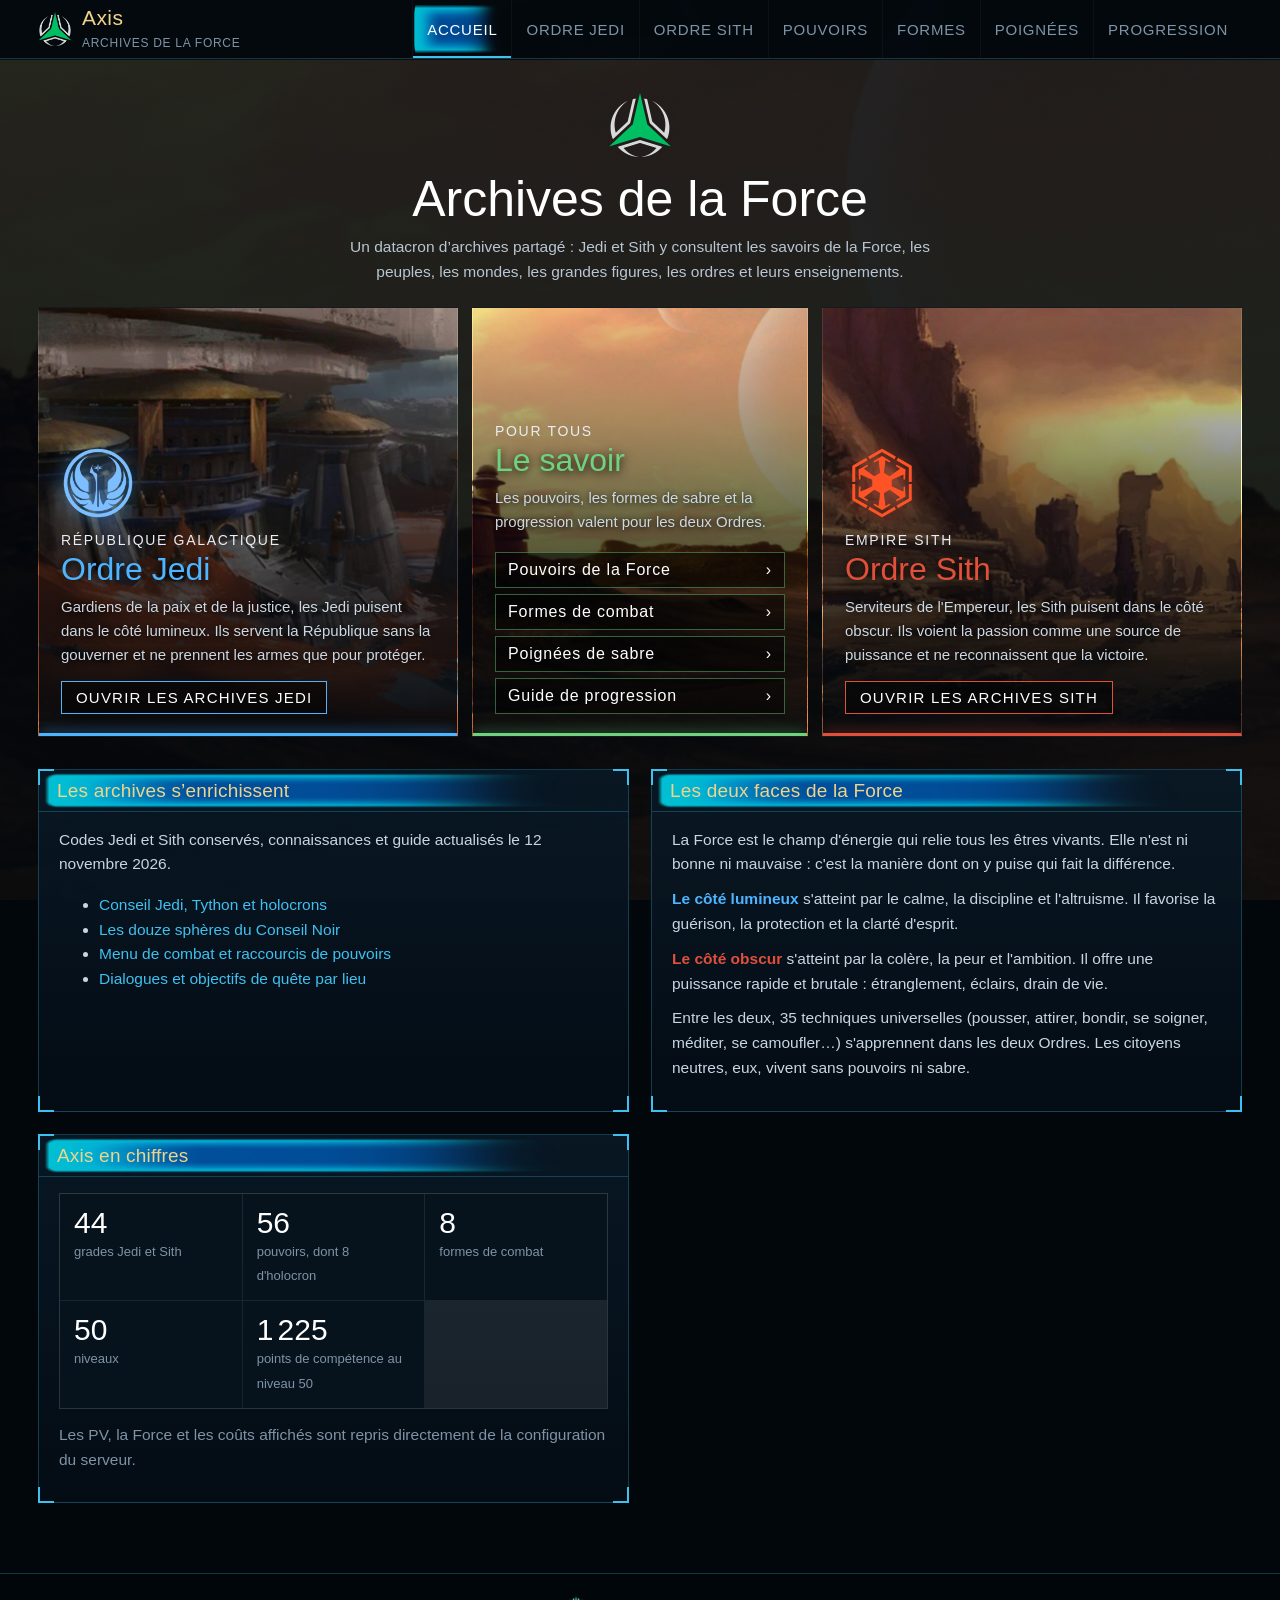
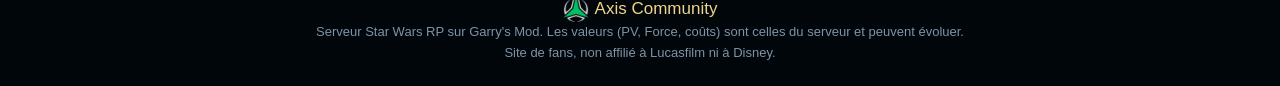
==== commit 9e8389f7: "Restore French accents in site pages" ====
--- a/index.html
+++ b/index.html
@@ -3,56 +3,55 @@
 <head>
 <meta charset="utf-8">
 <meta name="viewport" content="width=device-width, initial-scale=1">
-<title>Accueil � Archives de la Force � Axis</title>
-<meta name="description" content="Les connaissances Jedi et Sith du serveur Star Wars RP Axis Community : hi�rarchie, codes, pouvoirs, formes de combat et progression.">
+<title>Accueil · Archives de la Force · Axis</title>
+<meta name="description" content="Les connaissances Jedi et Sith du serveur Star Wars RP Axis Community : hiérarchie, codes, pouvoirs, formes de combat et progression.">
 <meta name="theme-color" content="#02070c">
 <link rel="icon" href="assets/img/voix_neutre.png">
-<link rel="stylesheet" href="assets/style.css?v=20261113">
+<link rel="stylesheet" href="assets/style.css?v=20261113-2">
 </head>
 <body class="bg-neu">
 <header class="topbar"><div class="in">
 <a class="brand" href="index.html"><img src="assets/img/voix_neutre.png" alt=""><div><b>Axis</b><small>ARCHIVES DE LA FORCE</small></div></a>
 <button class="burger" aria-expanded="false" aria-controls="tabs">Menu</button>
-<nav class="tabs" id="tabs" aria-label="Navigation"><a href="index.html" class=" on" aria-current="page">Accueil</a><a href="ordre-jedi.html" class="j">Ordre Jedi</a><a href="ordre-sith.html" class="s">Ordre Sith</a><a href="pouvoirs.html" class="">Pouvoirs</a><a href="formes.html" class="">Formes</a><a href="poignees.html" class="">Poign�es</a><a href="progression.html" class="">Progression</a></nav>
+<nav class="tabs" id="tabs" aria-label="Navigation"><a href="index.html" class=" on" aria-current="page">Accueil</a><a href="ordre-jedi.html" class="j">Ordre Jedi</a><a href="ordre-sith.html" class="s">Ordre Sith</a><a href="pouvoirs.html" class="">Pouvoirs</a><a href="formes.html" class="">Formes</a><a href="poignees.html" class="">Poignées</a><a href="progression.html" class="">Progression</a></nav>
 </div></header>
 
 <div class="choose">
   <div class="choose-head"><img src="assets/img/voix_neutre.png" alt=""><h1>Archives de la Force</h1>
-  <p>Un datacron d'archives partag� : Jedi et Sith y consultent les savoirs de la Force, les peuples, les mondes, les grandes figures, les ordres et leurs enseignements.</p></div>
+  <p>Un datacron d’archives partagé : Jedi et Sith y consultent les savoirs de la Force, les peuples, les mondes, les grandes figures, les ordres et leurs enseignements.</p></div>
   <div class="factions">
     <a class="fac j i-rep" href="ordre-jedi.html"><span class="bar"></span>
       <img class="e" src="assets/img/embleme_republique.png" alt="">
-      <div class="who">R�publique Galactique</div><h2>Ordre Jedi</h2>
-      <p>Gardiens de la paix et de la justice, les Jedi puisent dans le c�t� lumineux. Ils servent la R�publique sans la gouverner et ne prennent les armes que pour prot�ger.</p>
+      <div class="who">République Galactique</div><h2>Ordre Jedi</h2>
+      <p>Gardiens de la paix et de la justice, les Jedi puisent dans le côté lumineux. Ils servent la République sans la gouverner et ne prennent les armes que pour protéger.</p>
       <span class="go">Ouvrir les archives Jedi</span></a>
     <div class="fac n i-neu"><span class="bar"></span>
       <div class="who">Pour tous</div><h2>Le savoir</h2>
       <p>Les pouvoirs, les formes de sabre et la progression valent pour les deux Ordres.</p>
-      <ul class="links"><li><a href="pouvoirs.html">Pouvoirs de la Force <span>></span></a></li><li><a href="formes.html">Formes de combat <span>></span></a></li><li><a href="poignees.html">Poign�es de sabre <span>></span></a></li><li><a href="progression.html">Guide de progression <span>></span></a></li></ul></div>
+      <ul class="links"><li><a href="pouvoirs.html">Pouvoirs de la Force <span>›</span></a></li><li><a href="formes.html">Formes de combat <span>›</span></a></li><li><a href="poignees.html">Poignées de sabre <span>›</span></a></li><li><a href="progression.html">Guide de progression <span>›</span></a></li></ul></div>
     <a class="fac s i-emp" href="ordre-sith.html"><span class="bar"></span>
       <img class="e" src="assets/img/embleme_empire.png" alt="">
       <div class="who">Empire Sith</div><h2>Ordre Sith</h2>
-      <p>Serviteurs de l'Empereur, les Sith puisent dans le c�t� obscur. Ils voient la passion comme une source de puissance et ne reconnaissent que la victoire.</p>
+      <p>Serviteurs de l'Empereur, les Sith puisent dans le côté obscur. Ils voient la passion comme une source de puissance et ne reconnaissent que la victoire.</p>
       <span class="go">Ouvrir les archives Sith</span></a>
   </div>
 </div>
-<div class="home-grid"><section class="holo"><div class="holo-t"><h2>Les archives s'enrichissent</h2></div><div class="holo-b"><p>Codes Jedi et Sith conserv�s, connaissances et guide actualis�s le 12 novembre 2026.</p><ul><li><a href="ordre-jedi.html#connaissances">Conseil Jedi, Tython et holocrons</a></li><li><a href="ordre-sith.html#conseil-noir">Les douze sph�res du Conseil Noir</a></li><li><a href="progression.html#combat-menu">Menu de combat et raccourcis de pouvoirs</a></li><li><a href="progression.html#missions">Dialogues et objectifs de qu�te par lieu</a></li></ul></div></section>
-<section class="holo"><div class="holo-t"><h2>Les deux faces de la Force</h2></div><div class="holo-b"><p>La Force est le champ d'�nergie qui relie tous les �tres vivants. Elle n'est ni bonne ni mauvaise : c'est la mani�re dont on y puise qui fait la diff�rence.</p>
-<p><b style="color:var(--jedi)">Le c�t� lumineux</b> s'atteint par le calme, la discipline et l'altruisme. Il favorise la gu�rison, la protection et la clart� d'esprit.</p>
-<p><b style="color:var(--sith)">Le c�t� obscur</b> s'atteint par la col�re, la peur et l'ambition. Il offre une puissance rapide et brutale : �tranglement, �clairs, drain de vie.</p>
-<p>Entre les deux, 35 techniques universelles (pousser, attirer, bondir, se soigner, m�diter, se camoufler.) s'apprennent dans les deux Ordres. Les citoyens neutres, eux, vivent sans pouvoirs ni sabre.</p></div></section>
+<div class="home-grid"><section class="holo"><div class="holo-t"><h2>Les archives s’enrichissent</h2></div><div class="holo-b"><p>Codes Jedi et Sith conservés, connaissances et guide actualisés le 12 novembre 2026.</p><ul><li><a href="ordre-jedi.html#connaissances">Conseil Jedi, Tython et holocrons</a></li><li><a href="ordre-sith.html#conseil-noir">Les douze sphères du Conseil Noir</a></li><li><a href="progression.html#combat-menu">Menu de combat et raccourcis de pouvoirs</a></li><li><a href="progression.html#missions">Dialogues et objectifs de quête par lieu</a></li></ul></div></section>
+<section class="holo"><div class="holo-t"><h2>Les deux faces de la Force</h2></div><div class="holo-b"><p>La Force est le champ d'énergie qui relie tous les êtres vivants. Elle n'est ni bonne ni mauvaise : c'est la manière dont on y puise qui fait la différence.</p>
+<p><b style="color:var(--jedi)">Le côté lumineux</b> s'atteint par le calme, la discipline et l'altruisme. Il favorise la guérison, la protection et la clarté d'esprit.</p>
+<p><b style="color:var(--sith)">Le côté obscur</b> s'atteint par la colère, la peur et l'ambition. Il offre une puissance rapide et brutale : étranglement, éclairs, drain de vie.</p>
+<p>Entre les deux, 35 techniques universelles (pousser, attirer, bondir, se soigner, méditer, se camoufler…) s'apprennent dans les deux Ordres. Les citoyens neutres, eux, vivent sans pouvoirs ni sabre.</p></div></section>
 <section class="holo"><div class="holo-t"><h2>Axis en chiffres</h2></div><div class="holo-b"><div class="facts">
 <div><b>44</b><span>grades Jedi et Sith</span></div>
 <div><b>56</b><span>pouvoirs, dont 8 d'holocron</span></div>
 <div><b>8</b><span>formes de combat</span></div>
 <div><b>50</b><span>niveaux</span></div>
-<div><b>1?225</b><span>points de comp�tence au niveau 50</span></div>
+<div><b>1 225</b><span>points de compétence au niveau 50</span></div>
 </div>
-<p class="dim" style="margin-top:14px">Les PV, la Force et les co�ts affich�s sont repris directement de la configuration du serveur.</p></div></section>
+<p class="dim" style="margin-top:14px">Les PV, la Force et les coûts affichés sont repris directement de la configuration du serveur.</p></div></section>
 </div>
 
-<footer class="foot"><img src="assets/img/voix_neutre.png" alt=""><b>Axis Community</b><br>Serveur Star Wars RP sur Garry's Mod. Les valeurs (PV, Force, co�ts) sont celles du serveur et peuvent �voluer.<br>Site de fans, non affili� � Lucasfilm ni � Disney.</footer>
+<footer class="foot"><img src="assets/img/voix_neutre.png" alt=""><b>Axis Community</b><br>Serveur Star Wars RP sur Garry's Mod. Les valeurs (PV, Force, coûts) sont celles du serveur et peuvent évoluer.<br>Site de fans, non affilié à Lucasfilm ni à Disney.</footer>
 <script src="assets/site.js"></script>
 </body>
 </html>
-
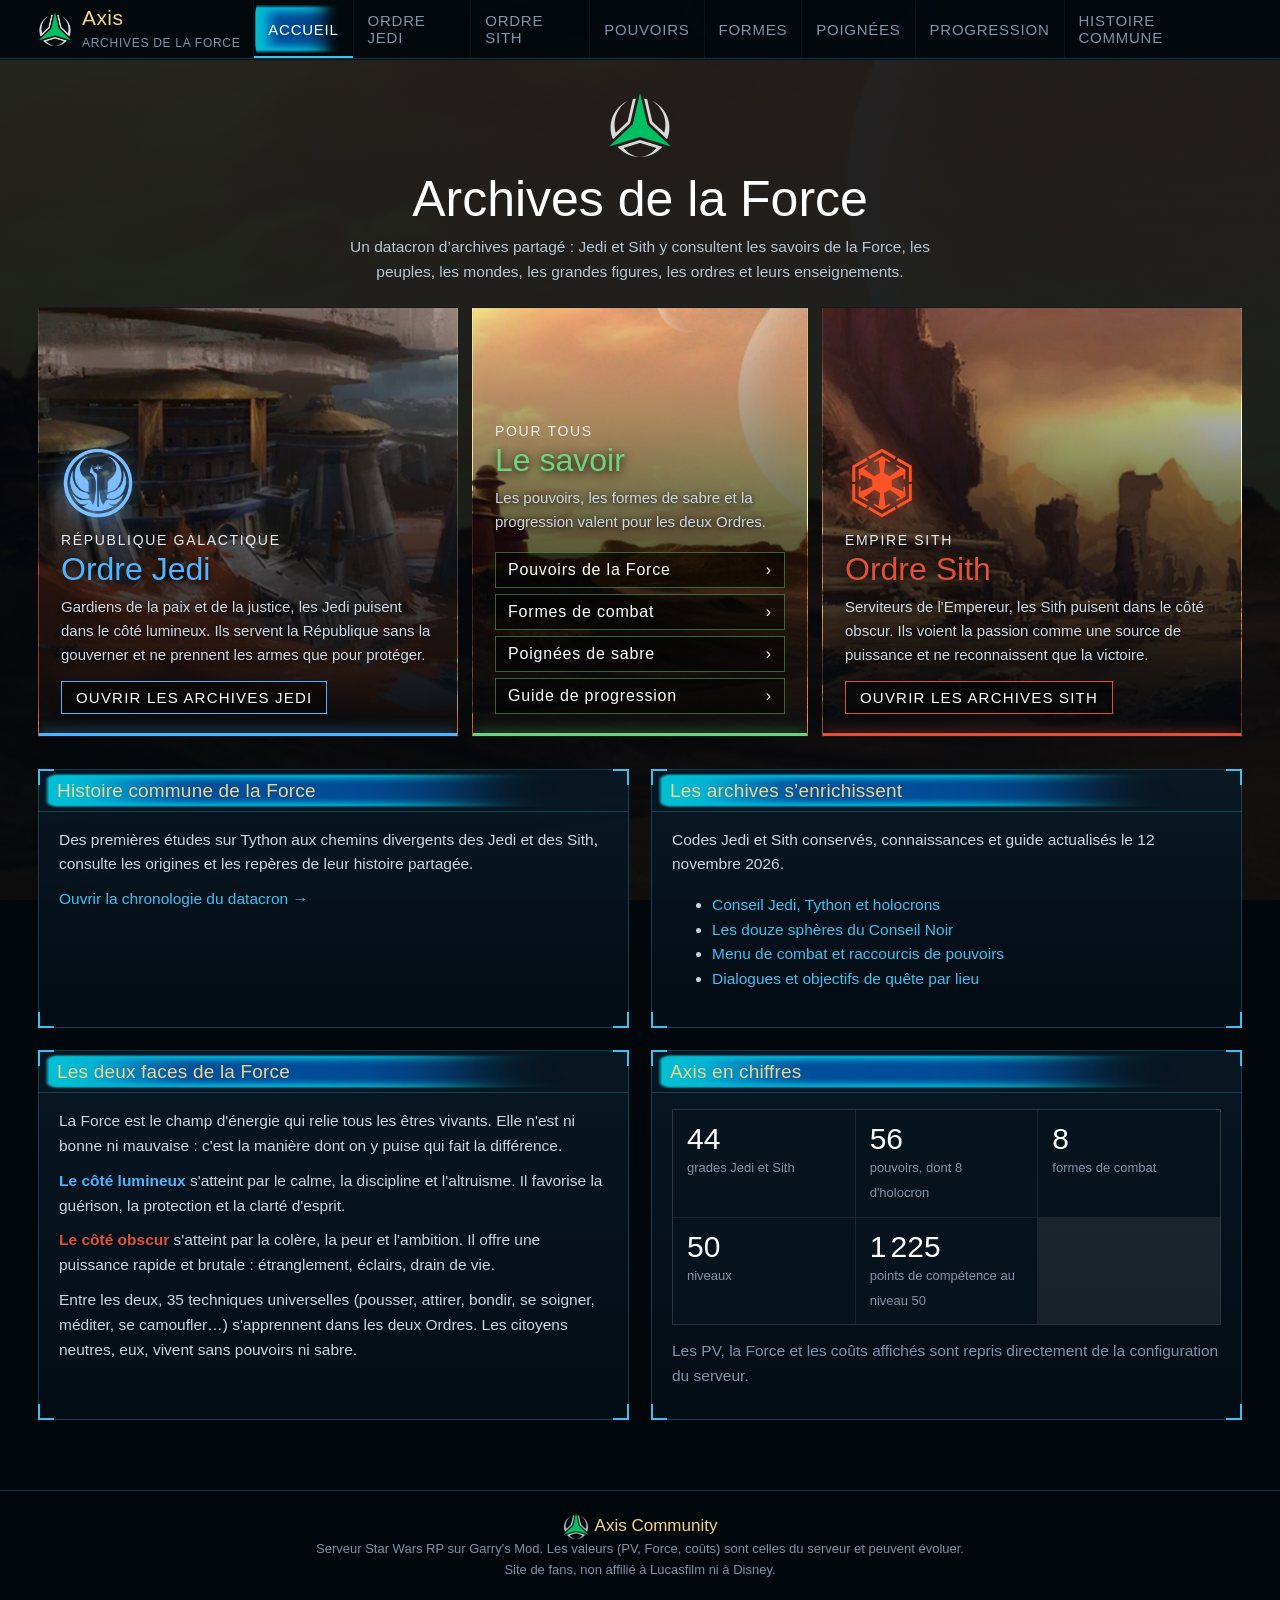
==== commit 46325cae: "Link shared history page from site navigation" ====
--- a/index.html
+++ b/index.html
@@ -13,7 +13,7 @@
 <header class="topbar"><div class="in">
 <a class="brand" href="index.html"><img src="assets/img/voix_neutre.png" alt=""><div><b>Axis</b><small>ARCHIVES DE LA FORCE</small></div></a>
 <button class="burger" aria-expanded="false" aria-controls="tabs">Menu</button>
-<nav class="tabs" id="tabs" aria-label="Navigation"><a href="index.html" class=" on" aria-current="page">Accueil</a><a href="ordre-jedi.html" class="j">Ordre Jedi</a><a href="ordre-sith.html" class="s">Ordre Sith</a><a href="pouvoirs.html" class="">Pouvoirs</a><a href="formes.html" class="">Formes</a><a href="poignees.html" class="">Poignées</a><a href="progression.html" class="">Progression</a></nav>
+<nav class="tabs" id="tabs" aria-label="Navigation"><a href="index.html" class=" on" aria-current="page">Accueil</a><a href="ordre-jedi.html" class="j">Ordre Jedi</a><a href="ordre-sith.html" class="s">Ordre Sith</a><a href="pouvoirs.html" class="">Pouvoirs</a><a href="formes.html" class="">Formes</a><a href="poignees.html" class="">Poignées</a><a href="progression.html" class="">Progression</a><a href="histoire.html">Histoire commune</a></nav>
 </div></header>
 
 <div class="choose">
@@ -36,7 +36,7 @@
       <span class="go">Ouvrir les archives Sith</span></a>
   </div>
 </div>
-<div class="home-grid"><section class="holo"><div class="holo-t"><h2>Les archives s’enrichissent</h2></div><div class="holo-b"><p>Codes Jedi et Sith conservés, connaissances et guide actualisés le 12 novembre 2026.</p><ul><li><a href="ordre-jedi.html#connaissances">Conseil Jedi, Tython et holocrons</a></li><li><a href="ordre-sith.html#conseil-noir">Les douze sphères du Conseil Noir</a></li><li><a href="progression.html#combat-menu">Menu de combat et raccourcis de pouvoirs</a></li><li><a href="progression.html#missions">Dialogues et objectifs de quête par lieu</a></li></ul></div></section>
+<div class="home-grid"><section class="holo"><div class="holo-t"><h2>Histoire commune de la Force</h2></div><div class="holo-b"><p>Des premières études sur Tython aux chemins divergents des Jedi et des Sith, consulte les origines et les repères de leur histoire partagée.</p><a href="histoire.html">Ouvrir la chronologie du datacron →</a></div></section><section class="holo"><div class="holo-t"><h2>Les archives s’enrichissent</h2></div><div class="holo-b"><p>Codes Jedi et Sith conservés, connaissances et guide actualisés le 12 novembre 2026.</p><ul><li><a href="ordre-jedi.html#connaissances">Conseil Jedi, Tython et holocrons</a></li><li><a href="ordre-sith.html#conseil-noir">Les douze sphères du Conseil Noir</a></li><li><a href="progression.html#combat-menu">Menu de combat et raccourcis de pouvoirs</a></li><li><a href="progression.html#missions">Dialogues et objectifs de quête par lieu</a></li></ul></div></section>
 <section class="holo"><div class="holo-t"><h2>Les deux faces de la Force</h2></div><div class="holo-b"><p>La Force est le champ d'énergie qui relie tous les êtres vivants. Elle n'est ni bonne ni mauvaise : c'est la manière dont on y puise qui fait la différence.</p>
 <p><b style="color:var(--jedi)">Le côté lumineux</b> s'atteint par le calme, la discipline et l'altruisme. Il favorise la guérison, la protection et la clarté d'esprit.</p>
 <p><b style="color:var(--sith)">Le côté obscur</b> s'atteint par la colère, la peur et l'ambition. Il offre une puissance rapide et brutale : étranglement, éclairs, drain de vie.</p>
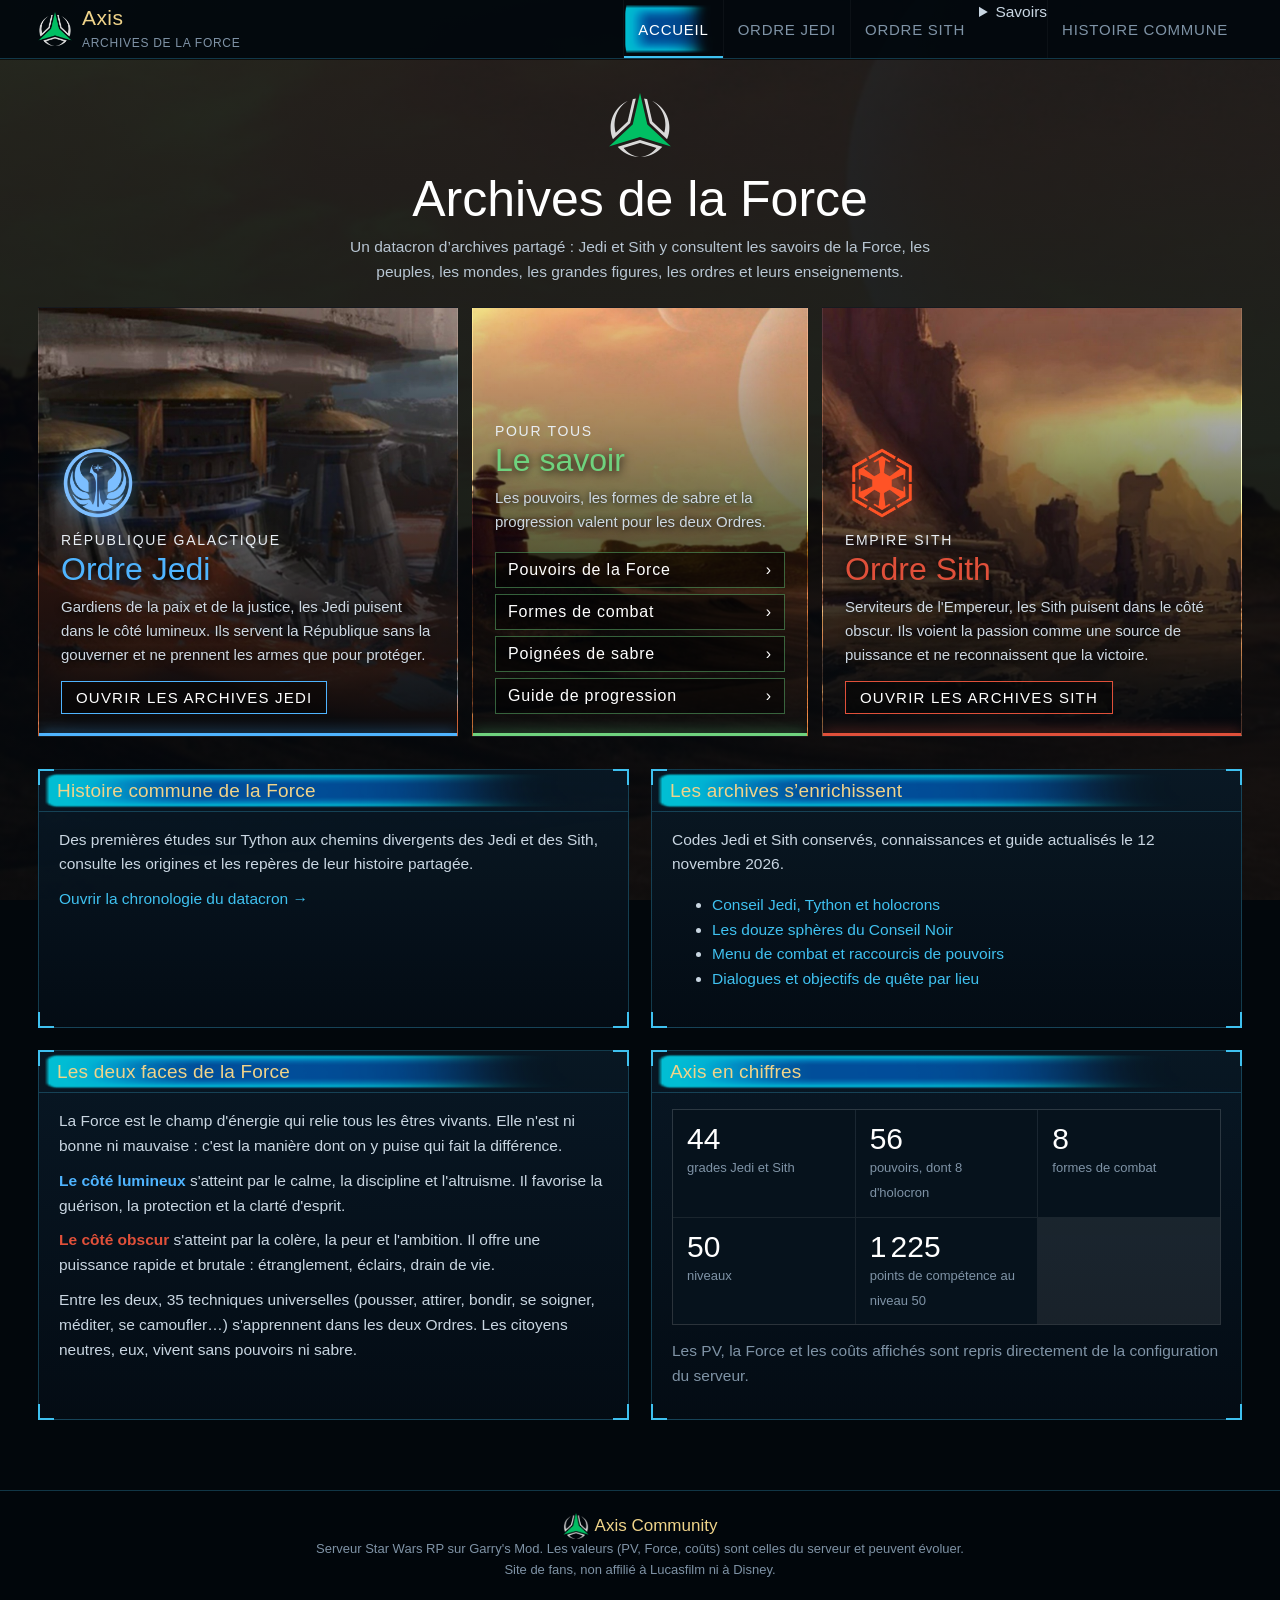
==== commit a2224e77: "Simplify site navigation" ====
--- a/index.html
+++ b/index.html
@@ -13,7 +13,7 @@
 <header class="topbar"><div class="in">
 <a class="brand" href="index.html"><img src="assets/img/voix_neutre.png" alt=""><div><b>Axis</b><small>ARCHIVES DE LA FORCE</small></div></a>
 <button class="burger" aria-expanded="false" aria-controls="tabs">Menu</button>
-<nav class="tabs" id="tabs" aria-label="Navigation"><a href="index.html" class=" on" aria-current="page">Accueil</a><a href="ordre-jedi.html" class="j">Ordre Jedi</a><a href="ordre-sith.html" class="s">Ordre Sith</a><a href="pouvoirs.html" class="">Pouvoirs</a><a href="formes.html" class="">Formes</a><a href="poignees.html" class="">Poignées</a><a href="progression.html" class="">Progression</a><a href="histoire.html">Histoire commune</a></nav>
+<nav class="tabs" id="tabs" aria-label="Navigation"><a href="index.html" class=" on" aria-current="page">Accueil</a><a href="ordre-jedi.html" class="j">Ordre Jedi</a><a href="ordre-sith.html" class="s">Ordre Sith</a><details class="nav-menu"><summary>Savoirs</summary><div class="nav-menu-panel"><a href="pouvoirs.html" class="">Pouvoirs</a><a href="formes.html" class="">Formes</a><a href="poignees.html" class="">Poignées</a><a href="progression.html" class="">Progression</a></div></details><a href="histoire.html" class="">Histoire commune</a></nav>
 </div></header>
 
 <div class="choose">
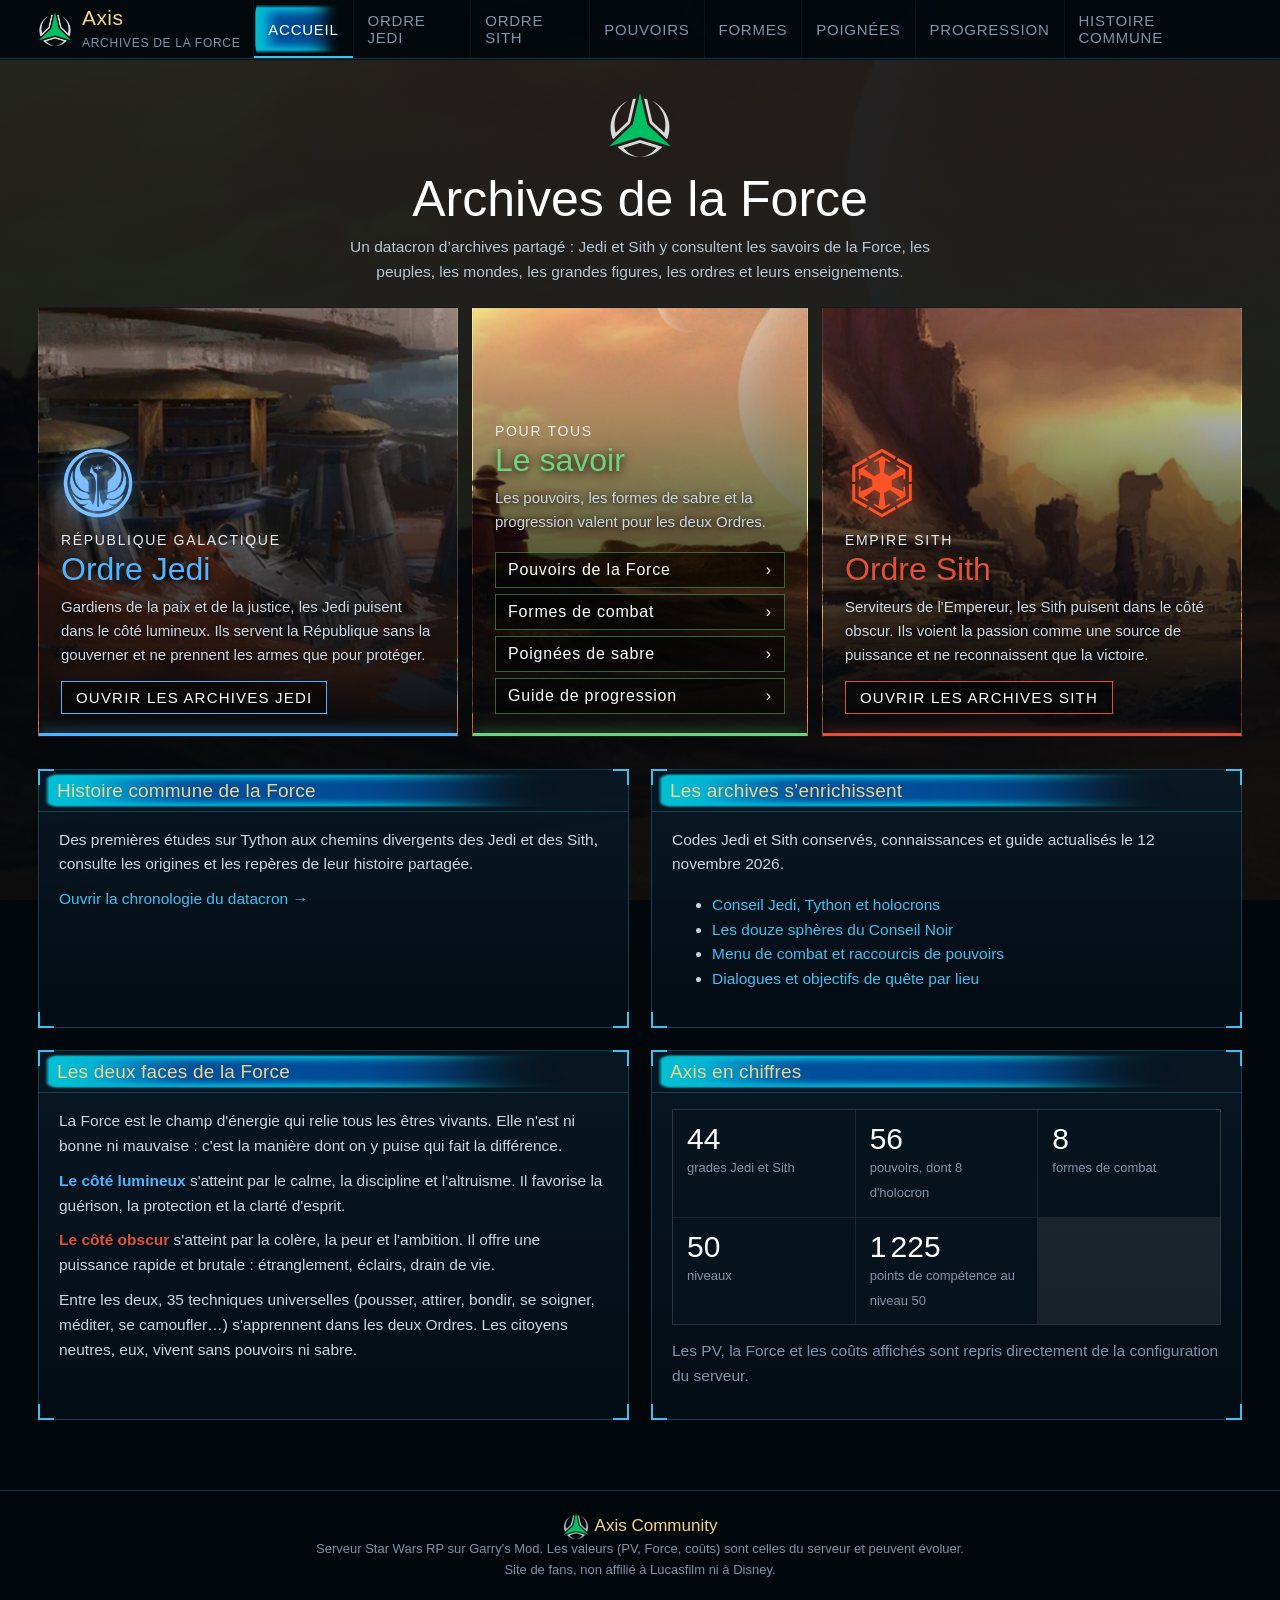
==== commit 2deba6d6: "Restore the classic page navigation" ====
--- a/index.html
+++ b/index.html
@@ -13,7 +13,7 @@
 <header class="topbar"><div class="in">
 <a class="brand" href="index.html"><img src="assets/img/voix_neutre.png" alt=""><div><b>Axis</b><small>ARCHIVES DE LA FORCE</small></div></a>
 <button class="burger" aria-expanded="false" aria-controls="tabs">Menu</button>
-<nav class="tabs" id="tabs" aria-label="Navigation"><a href="index.html" class=" on" aria-current="page">Accueil</a><a href="ordre-jedi.html" class="j">Ordre Jedi</a><a href="ordre-sith.html" class="s">Ordre Sith</a><details class="nav-menu"><summary>Savoirs</summary><div class="nav-menu-panel"><a href="pouvoirs.html" class="">Pouvoirs</a><a href="formes.html" class="">Formes</a><a href="poignees.html" class="">Poignées</a><a href="progression.html" class="">Progression</a></div></details><a href="histoire.html" class="">Histoire commune</a></nav>
+<nav class="tabs" id="tabs" aria-label="Navigation"><a href="index.html" class="on" aria-current="page">Accueil</a><a href="ordre-jedi.html" class="j">Ordre Jedi</a><a href="ordre-sith.html" class="s">Ordre Sith</a><a href="pouvoirs.html" class="">Pouvoirs</a><a href="formes.html" class="">Formes</a><a href="poignees.html" class="">Poignées</a><a href="progression.html" class="">Progression</a><a href="histoire.html" class="">Histoire commune</a></nav>
 </div></header>
 
 <div class="choose">
--- a/assets/style.css
+++ b/assets/style.css
@@ -74,12 +74,44 @@
 .tabs a.on { color: #fff; background: url("img/f4_selection.png") center / 100% 100%; box-shadow: inset 0 -2px 0 var(--holo); }
 .tabs a.on.j { box-shadow: inset 0 -2px 0 var(--jedi); }
 .tabs a.on.s { box-shadow: inset 0 -2px 0 var(--sith); }
+.nav-menu { position: relative; display: flex; align-items: stretch; }
+.nav-menu summary {
+  display:flex; align-items:center; height:100%; padding:0 14px; cursor:pointer;
+  list-style:none; font:15px var(--ui); letter-spacing:.05em; text-transform:uppercase;
+  color:var(--txt-dim); border-left:1px solid rgba(255,255,255,.04); user-select:none;
+}
+.nav-menu summary::-webkit-details-marker { display:none; }
+.nav-menu summary::marker { content:""; }
+.nav-menu summary::after { content:"⌄"; margin-left:7px; color:var(--c); }
+.nav-menu[open] summary, .nav-menu summary:hover { color:#fff; background:url("img/f4_selection.png") center / 100% 100%; }
+.nav-menu summary.on { color:#fff; box-shadow:inset 0 -2px 0 var(--c); }
+.nav-menu-panel {
+  display:none; position:absolute; top:calc(100% + 1px); left:0; z-index:50;
+  min-width:220px; padding:7px; background:rgba(3,10,16,.98);
+  border:1px solid var(--holo-dim); border-top:2px solid var(--c);
+  box-shadow:0 12px 24px rgba(0,0,0,.5);
+}
+.nav-menu[open] .nav-menu-panel { display:grid; gap:2px; }
+.tabs .nav-menu-panel a {
+  display:flex; align-items:center; height:auto; padding:9px 12px; border:0;
+  border-left:2px solid transparent; font:14px var(--body); letter-spacing:.02em;
+  text-transform:none; color:var(--txt); background:transparent; white-space:nowrap;
+}
+.tabs .nav-menu-panel a:hover, .tabs .nav-menu-panel a.on {
+  color:#fff; border-left-color:var(--c); background:var(--holo-faint); text-decoration:none;
+}
 .burger { display: none; margin-left: auto; font: 15px var(--ui); letter-spacing: .08em; text-transform: uppercase; color: var(--txt); background: none; border: 1px solid var(--holo-dim); padding: 6px 12px; cursor: pointer; }
 @media (max-width: 960px) {
   .burger { display: block; }
   .tabs { display: none; position: absolute; top: 58px; left: 0; right: 0; height: auto; flex-direction: column; background: #030a10; border-bottom: 1px solid var(--holo-dim); }
-  .tabs.open { display: flex; }
+   .tabs.open { display: flex; }
   .tabs a { padding: 14px 20px; border-left: 0; border-top: 1px solid rgba(255, 255, 255, .04); }
+  .nav-menu { display:block; border-top:1px solid rgba(255,255,255,.04); }
+  .nav-menu summary { height:auto; padding:14px 20px; border:0; }
+  .nav-menu-panel { position:static; min-width:0; padding:0 0 6px 12px; border:0; border-top:1px solid var(--holo-dim); box-shadow:none; }
+  .nav-menu[open] .nav-menu-panel { display:grid; }
+  .tabs .nav-menu-panel a { height:auto; padding:10px 24px; border:0; font:15px var(--ui); text-transform:uppercase; }
+  .tabs .nav-menu-panel a:hover, .tabs .nav-menu-panel a.on { border:0; background:var(--holo-faint); }
 }
 @media (max-width: 420px) { .brand small { display: none; } .brand b { font-size: 18px; } }
 
